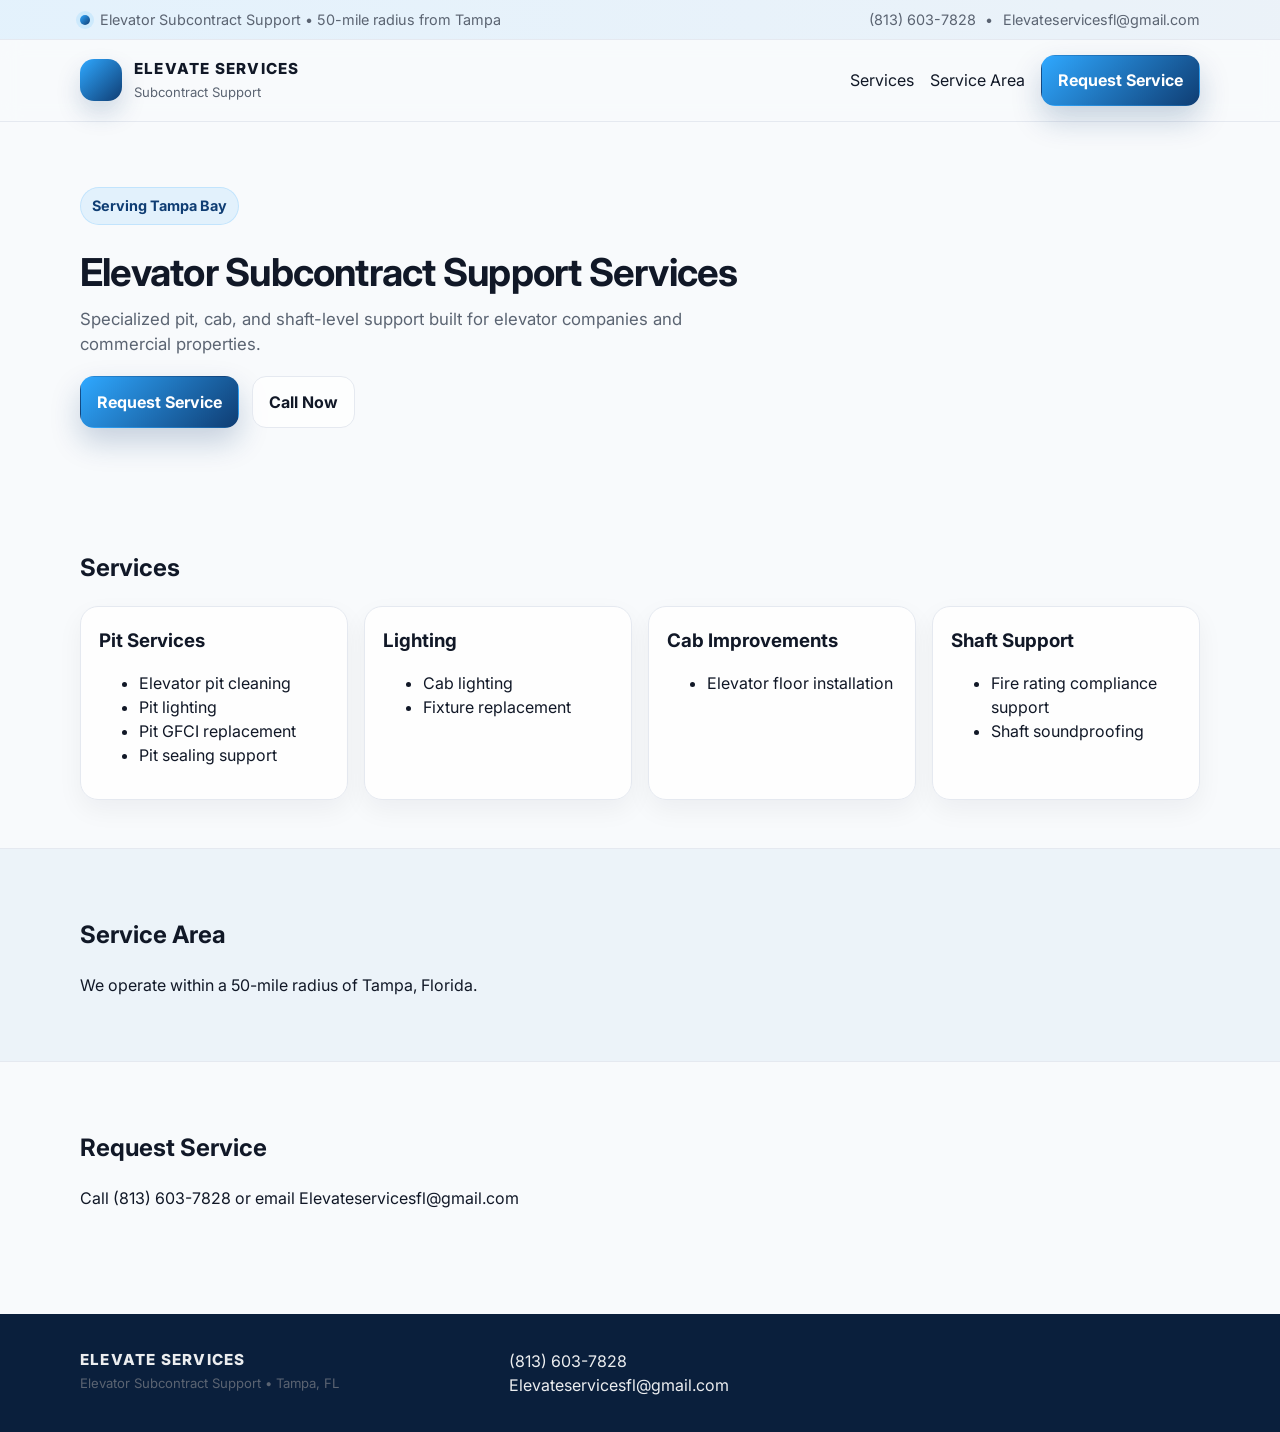
==== index.html @ c2513b8d "Update index.html" ====
<!doctype html>
<html lang="en">
<head>
  <meta charset="utf-8" />
  <meta name="viewport" content="width=device-width, initial-scale=1" />
  <title>Elevate Services | Elevator Subcontract Support | Tampa, FL</title>
  <meta name="description" content="Elevate Services provides elevator subcontract support within 50 miles of Tampa." />

  <link rel="preconnect" href="https://fonts.googleapis.com">
  <link href="https://fonts.googleapis.com/css2?family=Inter:wght@400;600;700;800&display=swap" rel="stylesheet">

  <link rel="stylesheet" href="styles.css" />
</head>

<body>

  <!-- Top Bar -->
  <div class="topbar">
    <div class="container topbar__inner">
      <div class="topbar__left">
        <span class="dot"></span>
        <span>Elevator Subcontract Support • 50-mile radius from Tampa</span>
      </div>
      <div class="topbar__right">
        <a href="tel:18136037828">(813) 603-7828</a>
        <span>•</span>
        <a href="mailto:Elevateservicesfl@gmail.com">Elevateservicesfl@gmail.com</a>
      </div>
    </div>
  </div>

  <!-- Header -->
  <header class="header">
    <div class="container header__inner">
      <div class="brand">
        <div class="brand__mark"></div>
        <div>
          <div class="brand__name">ELEVATE SERVICES</div>
          <div class="brand__tag">Subcontract Support</div>
        </div>
      </div>

      <nav class="nav">
        <a href="#services">Services</a>
        <a href="#area">Service Area</a>
        <a href="#contact" class="btn btn--primary">Request Service</a>
      </nav>
    </div>
  </header>

  <!-- Hero -->
  <section class="hero">
    <div class="container hero__inner">
      <div>
        <p class="pill">Serving Tampa Bay</p>
        <h1>Elevator Subcontract Support Services</h1>
        <p class="hero__sub">
          Specialized pit, cab, and shaft-level support built for elevator companies and commercial properties.
        </p>
        <div class="hero__actions">
          <a href="#contact" class="btn btn--primary">Request Service</a>
          <a href="tel:18136037828" class="btn btn--ghost">Call Now</a>
        </div>
      </div>
    </div>
  </section>

  <!-- Services -->
  <section class="section" id="services">
    <div class="container">
      <h2>Services</h2>

      <div class="cards">
        <div class="card">
          <h3>Pit Services</h3>
          <ul>
            <li>Elevator pit cleaning</li>
            <li>Pit lighting</li>
            <li>Pit GFCI replacement</li>
            <li>Pit sealing support</li>
          </ul>
        </div>

        <div class="card">
          <h3>Lighting</h3>
          <ul>
            <li>Cab lighting</li>
            <li>Fixture replacement</li>
          </ul>
        </div>

        <div class="card">
          <h3>Cab Improvements</h3>
          <ul>
            <li>Elevator floor installation</li>
          </ul>
        </div>

        <div class="card">
          <h3>Shaft Support</h3>
          <ul>
            <li>Fire rating compliance support</li>
            <li>Shaft soundproofing</li>
          </ul>
        </div>
      </div>
    </div>
  </section>

  <!-- Service Area -->
  <section class="section section--alt" id="area">
    <div class="container">
      <h2>Service Area</h2>
      <p>We operate within a 50-mile radius of Tampa, Florida.</p>
    </div>
  </section>

  <!-- Contact -->
  <section class="section" id="contact">
    <div class="container">
      <h2>Request Service</h2>
      <p>Call (813) 603-7828 or email Elevateservicesfl@gmail.com</p>
    </div>
  </section>

  <!-- Footer -->
  <footer class="footer">
    <div class="container footer__inner">
      <div>
        <div class="brand__name">ELEVATE SERVICES</div>
        <div class="brand__tag">Elevator Subcontract Support • Tampa, FL</div>
      </div>

      <div>
        <a href="tel:18136037828">(813) 603-7828</a><br>
        <a href="mailto:Elevateservicesfl@gmail.com">Elevateservicesfl@gmail.com</a>
      </div>
    </div>
  </footer>

</body>
</html>
---- styles.css ----
:root{
  --blue-100:#2FA8FF;
  --blue-200:#1E73BE;
  --blue-300:#0F3D73;
  --navy:#0A1F3C;

  --text:#111827;
  --muted:#5B6472;
  --bg:#F8FAFC;
  --panel:#FFFFFF;
  --border:#E5E9F0;

  --shadow: 0 10px 30px rgba(17,24,39,.08);
  --radius: 18px;

  --container: 1120px;
}

*{ box-sizing:border-box; }
html{ scroll-behavior:smooth; }
body{
  margin:0;
  font-family: Inter, system-ui, -apple-system, Segoe UI, Roboto, Arial, sans-serif;
  color:var(--text);
  background:var(--bg);
  line-height:1.5;
}
a{ color:inherit; text-decoration:none; }
img{ max-width:100%; display:block; }
.sr-only{
  position:absolute; width:1px; height:1px; padding:0; margin:-1px;
  overflow:hidden; clip:rect(0,0,0,0); border:0;
}

.container{
  width:min(var(--container), calc(100% - 2rem));
  margin-inline:auto;
}

/* Topbar */
.topbar{
  background: linear-gradient(90deg, rgba(47,168,255,.10), rgba(30,115,190,.06));
  border-bottom:1px solid var(--border);
  font-size:.9rem;
}
.topbar__inner{
  display:flex;
  align-items:center;
  justify-content:space-between;
  gap:1rem;
  padding:.55rem 0;
}
.topbar__left{ display:flex; align-items:center; gap:.6rem; color:var(--muted); }
.dot{
  width:10px; height:10px; border-radius:999px;
  background: linear-gradient(135deg, var(--blue-100), var(--blue-300));
  box-shadow:0 0 0 4px rgba(47,168,255,.12);
}
.topbar__right{ display:flex; align-items:center; gap:.6rem; color:var(--muted); }
.topbar__link:hover{ color:var(--text); }
.sep{ opacity:.5; }

/* Header */
.header{
  position:sticky;
  top:0;
  z-index:50;
  background: rgba(248,250,252,.82);
  backdrop-filter: blur(10px);
  border-bottom: 1px solid var(--border);
}
.header__inner{
  display:flex;
  align-items:center;
  justify-content:space-between;
  padding:.9rem 0;
  gap:1rem;
}
.brand{
  display:flex;
  align-items:center;
  gap:.75rem;
}
.brand__mark{
  width:42px; height:42px; border-radius:14px;
  background: linear-gradient(135deg, var(--blue-100), var(--blue-300));
  box-shadow: 0 12px 24px rgba(15,61,115,.18);
}
.brand__name{
  font-weight:800;
  letter-spacing:.08em;
  font-size:.95rem;
}
.brand__tag{
  font-size:.82rem;
  color:var(--muted);
  margin-top:2px;
}

/* Nav */
.nav{ display:flex; align-items:center; gap:1rem; }
.nav__toggle{
  display:none;
  border:1px solid var(--border);
  background:var(--panel);
  border-radius:14px;
  padding:.55rem .65rem;
  box-shadow: 0 6px 18px rgba(17,24,39,.06);
}
.nav__toggleLines{
  display:inline-block;
  width:22px; height:14px;
  background:
    linear-gradient(var(--text), var(--text)) 0 0/22px 2px no-repeat,
    linear-gradient(var(--text), var(--text)) 0 6px/22px 2px no-repeat,
    linear-gradient(var(--text), var(--text)) 0 12px/22px 2px no-repeat;
  opacity:.85;
}
.nav__menu{
  display:flex;
  align-items:center;
  gap:1.1rem;
}
.nav__link{
  font-weight:600;
  color:var(--muted);
  padding:.35rem .25rem;
}
.nav__link:hover{ color:var(--text); }
.nav__cta{ margin-left:.2rem; }

/* Buttons */
.btn{
  display:inline-flex;
  align-items:center;
  justify-content:center;
  gap:.5rem;
  border-radius: 14px;
  padding:.8rem 1rem;
  font-weight:700;
  border:1px solid transparent;
  transition: transform .12s ease, box-shadow .12s ease, background .12s ease, border-color .12s ease;
  cursor:pointer;
  user-select:none;
}
.btn:active{ transform: translateY(1px); }
.btn--primary{
  background: linear-gradient(135deg, var(--blue-100), var(--blue-300));
  color:white;
  box-shadow: 0 14px 30px rgba(15,61,115,.22);
}
.btn--primary:hover{ box-shadow: 0 18px 36px rgba(15,61,115,.28); }
.btn--ghost{
  background: rgba(255,255,255,.75);
  border-color: var(--border);
  color: var(--text);
}
.btn--ghost:hover{ border-color: rgba(47,168,255,.35); }
.btn--full{ width:100%; }

/* Hero */
.hero{
  position:relative;
  overflow:hidden;
}
.hero__inner{
  display:grid;
  grid-template-columns: 1.35fr .85fr;
  gap:1.5rem;
  padding: 3.2rem 0 2.2rem;
  align-items:start;
}
.hero__bg{ position:absolute; inset:0; pointer-events:none; }
.hero__shape{
  position:absolute;
  filter: blur(0px);
  opacity:.65;
}
.hero__shape--a{
  width:540px; height:540px;
  top:-280px; right:-280px;
  border-radius: 160px;
  background: radial-gradient(circle at 30% 30%, rgba(47,168,255,.26), rgba(30,115,190,.10) 55%, transparent 70%);
}
.hero__shape--b{
  width:520px; height:520px;
  bottom:-320px; left:-280px;
  border-radius: 180px;
  background: radial-gradient(circle at 60% 40%, rgba(15,61,115,.16), rgba(47,168,255,.10) 55%, transparent 70%);
}
.hero__shape--c{
  width:900px; height:260px;
  top:90px; left:50%;
  transform: translateX(-50%) rotate(-6deg);
  border-radius: 999px;
  background: linear-gradient(90deg, transparent, rgba(47,168,255,.10), transparent);
}

.pill{
  display:inline-flex;
  align-items:center;
  gap:.5rem;
  background: rgba(47,168,255,.10);
  border:1px solid rgba(47,168,255,.18);
  color: var(--blue-300);
  padding:.45rem .7rem;
  border-radius: 999px;
  font-weight:700;
  font-size:.9rem;
}
.hero h1{
  font-size: clamp(2.05rem, 3vw, 3rem);
  line-height:1.08;
  margin:.8rem 0 .8rem;
  letter-spacing:-.02em;
}
.hero__sub{
  color: var(--muted);
  font-size: 1.05rem;
  max-width: 56ch;
  margin:0 0 1.2rem;
}
.hero__actions{
  display:flex;
  gap:.8rem;
  flex-wrap:wrap;
  margin-bottom: 1.2rem;
}
.hero__trust{
  display:grid;
  grid-template-columns: repeat(3, 1fr);
  gap:.75rem;
  margin-top: 1rem;
}
.trustItem{
  background: rgba(255,255,255,.7);
  border:1px solid var(--border);
  border-radius: 16px;
  padding:.85rem .9rem;
  box-shadow: 0 10px 24px rgba(17,24,39,.05);
}
.trustItem__title{ display:block; font-weight:800; font-size:.95rem; }
.trustItem__desc{ display:block; color:var(--muted); font-size:.88rem; margin-top:.2rem; }

/* Hero Card */
.heroCard{
  background: rgba(255,255,255,.82);
  border: 1px solid var(--border);
  border-radius: var(--radius);
  box-shadow: var(--shadow);
  overflow:hidden;
  position:sticky;
  top:90px;
}
.heroCard__header{
  padding: 1.1rem 1.1rem .75rem;
  border-bottom: 1px solid var(--border);
  background: linear-gradient(135deg, rgba(47,168,255,.10), rgba(15,61,115,.06));
}
.heroCard__header h2{ margin:0; font-size:1.1rem; }
.heroCard__header p{ margin:.2rem 0 0; color:var(--muted); font-size:.92rem; }

.heroCard__body{ padding: 1rem 1.1rem 1.1rem; }
.miniAction{
  display:flex; justify-content:space-between; align-items:center;
  padding:.75rem .85rem;
  background: var(--panel);
  border:1px solid var(--border);
  border-radius: 14px;
  box-shadow: 0 8px 20px rgba(17,24,39,.05);
  margin-bottom:.65rem;
}
.miniAction:hover{ border-color: rgba(47,168,255,.35); }
.miniAction__label{ color:var(--muted); font-weight:700; font-size:.85rem; }
.miniAction__value{ font-weight:800; }
.heroCard__divider{ height:1px; background:var(--border); margin: .9rem 0; }

.checklist{
  margin:0 0 1rem;
  padding-left: 1.1rem;
  color: var(--muted);
}
.checklist li{ margin:.35rem 0; }
.checklist--tight li{ margin:.25rem 0; }

/* Sections */
.section{
  padding: 3rem 0;
}
.section--alt{
  background: rgba(30,115,190,.05);
  border-top:1px solid var(--border);
  border-bottom:1px solid var(--border);
}
.section__head{
  max-width: 78ch;
  margin-bottom: 1.6rem;
}
.section__head h2{
  font-size: 1.85rem;
  letter-spacing:-.02em;
  margin:0 0 .55rem;
}
.section__head p{
  margin:0;
  color: var(--muted);
}

/* Cards */
.cards{
  display:grid;
  grid-template-columns: repeat(4, 1fr);
  gap:1rem;
}
.card{
  background: rgba(255,255,255,.85);
  border:1px solid var(--border);
  border-radius: var(--radius);
  padding: 1.1rem 1.1rem 1rem;
  box-shadow: 0 10px 26px rgba(17,24,39,.05);
}
.card__bar{
  height:6px;
  width: 54px;
  border-radius: 999px;
  background: linear-gradient(135deg, var(--blue-100), var(--blue-300));
  margin-bottom: .85rem;
}
.card h3{ margin:.15rem 0 .5rem; }
.card p{ color:var(--muted); margin:0 0 .75rem; }
.card__list{
  margin:0;
  padding-left: 1.1rem;
  color: var(--muted);
}
.card__list li{ margin:.28rem 0; }

/* Note */
.note{
  margin-top: 1.2rem;
  border:1px solid rgba(47,168,255,.22);
  background: rgba(47,168,255,.08);
  border-radius: 16px;
  padding: .9rem 1rem;
  color: var(--muted);
}
.note--small{ font-size:.92rem; }

/* Steps */
.steps{
  display:grid;
  grid-template-columns: repeat(4, 1fr);
  gap:1rem;
}
.step{
  background: rgba(255,255,255,.85);
  border:1px solid var(--border);
  border-radius: var(--radius);
  padding: 1.1rem;
  box-shadow: 0 10px 26px rgba(17,24,39,.05);
  display:flex; gap:.85rem;
}
.step__num{
  width:38px; height:38px;
  border-radius: 14px;
  display:flex; align-items:center; justify-content:center;
  font-weight:900;
  color:white;
  background: linear-gradient(135deg, var(--blue-100), var(--blue-300));
  flex:0 0 auto;
}
.step h3{ margin:0 0 .35rem; font-size:1.05rem; }
.step p{ margin:0; color:var(--muted); font-size:.95rem; }

/* Area */
.areaGrid{
  display:grid;
  grid-template-columns: 1.2fr .8fr;
  gap:1rem;
}
.areaCard{
  background: rgba(255,255,255,.85);
  border:1px solid var(--border);
  border-radius: var(--radius);
  padding: 1.1rem;
  box-shadow: 0 10px 26px rgba(17,24,39,.05);
}
.areaCard--accent{
  background: linear-gradient(135deg, rgba(47,168,255,.14), rgba(15,61,115,.08));
}
.chips{ display:flex; flex-wrap:wrap; gap:.5rem; margin:.8rem 0 .6rem; }
.chip{
  padding:.38rem .6rem;
  border-radius: 999px;
  border:1px solid rgba(47,168,255,.22);
  background: rgba(255,255,255,.75);
  color: var(--blue-300);
  font-weight:700;
  font-size:.9rem;
}
.muted{ color:var(--muted); }

/* About */
.aboutGrid{
  display:grid;
  grid-template-columns: 1fr 1fr;
  gap:1rem;
}
.aboutCard{
  background: rgba(255,255,255,.85);
  border:1px solid var(--border);
  border-radius: var(--radius);
  padding: 1.1rem;
  box-shadow: 0 10px 26px rgba(17,24,39,.05);
}

/* Contact */
.contactGrid{
  display:grid;
  grid-template-columns: .95fr 1.05fr;
  gap:1rem;
  align-items:start;
}
.contactCard{
  background: rgba(255,255,255,.85);
  border:1px solid var(--border);
  border-radius: var(--radius);
  padding: 1.1rem;
  box-shadow: 0 10px 26px rgba(17,24,39,.05);
}
.contactLine{
  display:flex;
  justify-content:space-between;
  gap:1rem;
  padding:.7rem .75rem;
  border:1px solid var(--border);
  border-radius: 14px;
  background: rgba(255,255,255,.7);
  margin:.65rem 0;
}
.contactLine__label{ color:var(--muted); font-weight:700; }
.contactLine__value{ font-weight:800; }

/* Form */
.form{
  background: rgba(255,255,255,.85);
  border:1px solid var(--border);
  border-radius: var(--radius);
  padding: 1.1rem;
  box-shadow: 0 10px 26px rgba(17,24,39,.05);
}
.form__row{
  display:grid;
  grid-template-columns: 1fr 1fr;
  gap: .8rem;
}
.field{ margin-bottom:.8rem; }
label{
  display:block;
  font-weight:700;
  margin:0 0 .35rem;
  font-size:.95rem;
}
input, select, textarea{
  width:100%;
  padding:.85rem .85rem;
  border-radius: 14px;
  border:1px solid var(--border);
  background: rgba(255,255,255,.85);
  font: inherit;
  outline:none;
}
input:focus, select:focus, textarea:focus{
  border-color: rgba(47,168,255,.55);
  box-shadow: 0 0 0 4px rgba(47,168,255,.14);
}
textarea{ resize: vertical; }
.form__fineprint{
  color:var(--muted);
  font-size:.88rem;
  margin:.7rem 0 0;
}

/* Footer */
.footer{
  background: var(--navy);
  color: rgba(255,255,255,.92);
  margin-top: 2.5rem;
}
.footer__inner{
  display:grid;
  grid-template-columns: 1.1fr .8fr 1fr;
  gap:1rem;
  padding: 2.2rem 0;
}
.footer__brand{ display:flex; align-items:center; gap:.75rem; }
.footer .brand__mark{ box-shadow:none; }
.footer__name{ font-weight:900; letter-spacing:.08em; }
.footer__tag{ color: rgba(255,255,255,.72); margin-top:.2rem; font-size:.95rem; }

.footer__links{ display:grid; gap:.55rem; align-content:start; }
.footer__links a{ color: rgba(255,255,255,.78); font-weight:700; }
.footer__links a:hover{ color:white; }

.footer__contact{ display:grid; gap:.45rem; align-content:start; justify-items:start; }
.footer__contact a{ color: rgba(255,255,255,.85); font-weight:800; }
.footer__small{ color: rgba(255,255,255,.65); font-size:.9rem; margin-top:.3rem; }

.footer__bottom{
  border-top: 1px solid rgba(255,255,255,.10);
}
.footer__bottomInner{
  display:flex;
  align-items:center;
  justify-content:space-between;
  gap:1rem;
  padding: 1rem 0;
  color: rgba(255,255,255,.72);
  font-size:.92rem;
}
.toTop{ color: rgba(255,255,255,.80); font-weight:800; }
.toTop:hover{ color:white; }

/* Responsive */
@media (max-width: 980px){
  .hero__inner{ grid-template-columns: 1fr; }
  .heroCard{ position:relative; top:auto; }
  .hero__trust{ grid-template-columns: 1fr; }
  .cards{ grid-template-columns: 1fr 1fr; }
  .steps{ grid-template-columns: 1fr 1fr; }
  .areaGrid{ grid-template-columns: 1fr; }
  .aboutGrid{ grid-template-columns: 1fr; }
  .contactGrid{ grid-template-columns: 1fr; }
}

@media (max-width: 720px){
  .topbar__right{ display:none; }
  .nav__toggle{ display:inline-flex; }
  .nav__menu{
    display:none;
    position:absolute;
    right:1rem;
    top:64px;
    background: rgba(255,255,255,.92);
    border:1px solid var(--border);
    border-radius: 18px;
    box-shadow: var(--shadow);
    padding:.75rem;
    width: min(320px, calc(100vw - 2rem));
    flex-direction:column;
    align-items:stretch;
    gap:.45rem;
  }
  .nav__menu.is-open{ display:flex; }
  .nav__link{ padding:.7rem .75rem; border-radius: 14px; }
  .nav__link:hover{ background: rgba(47,168,255,.10); }
  .nav__cta{ width:100%; }
  .cards{ grid-template-columns: 1fr; }
  .steps{ grid-template-columns: 1fr; }
  .form__row{ grid-template-columns: 1fr; }
}
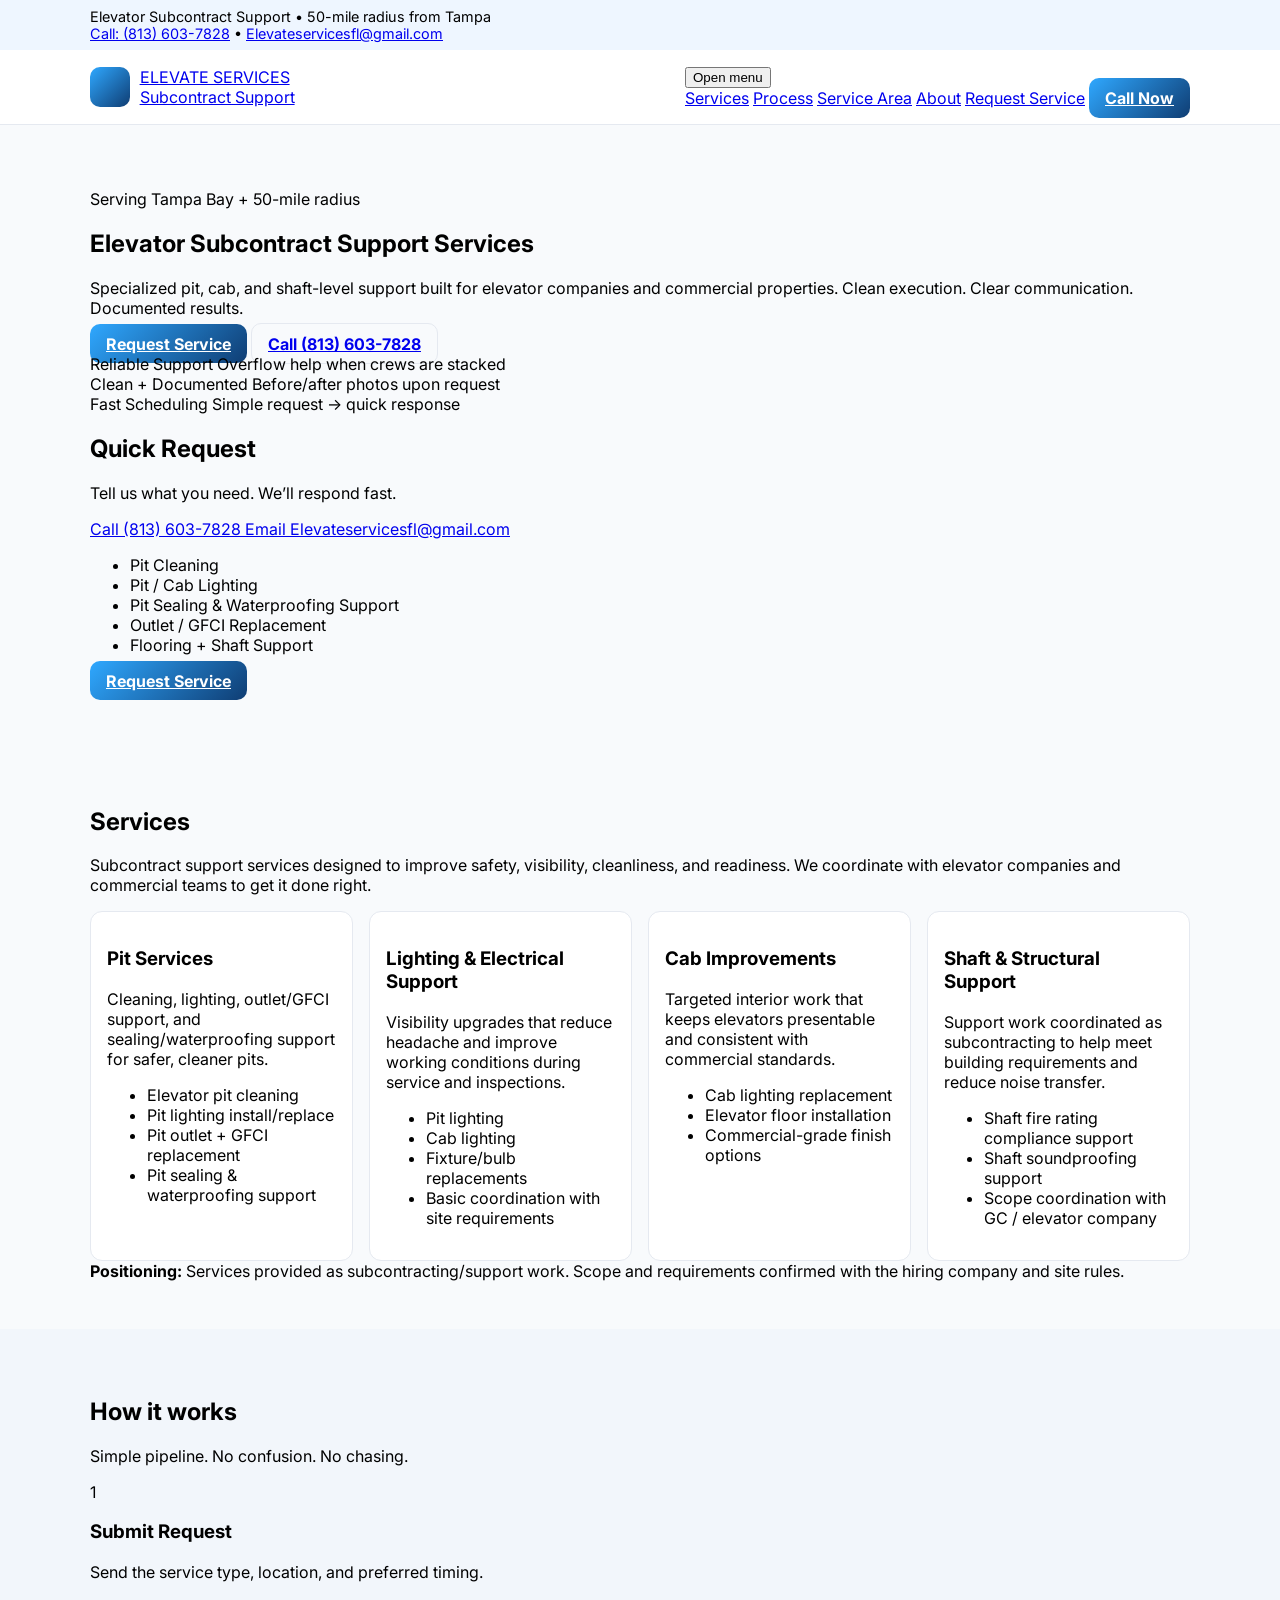
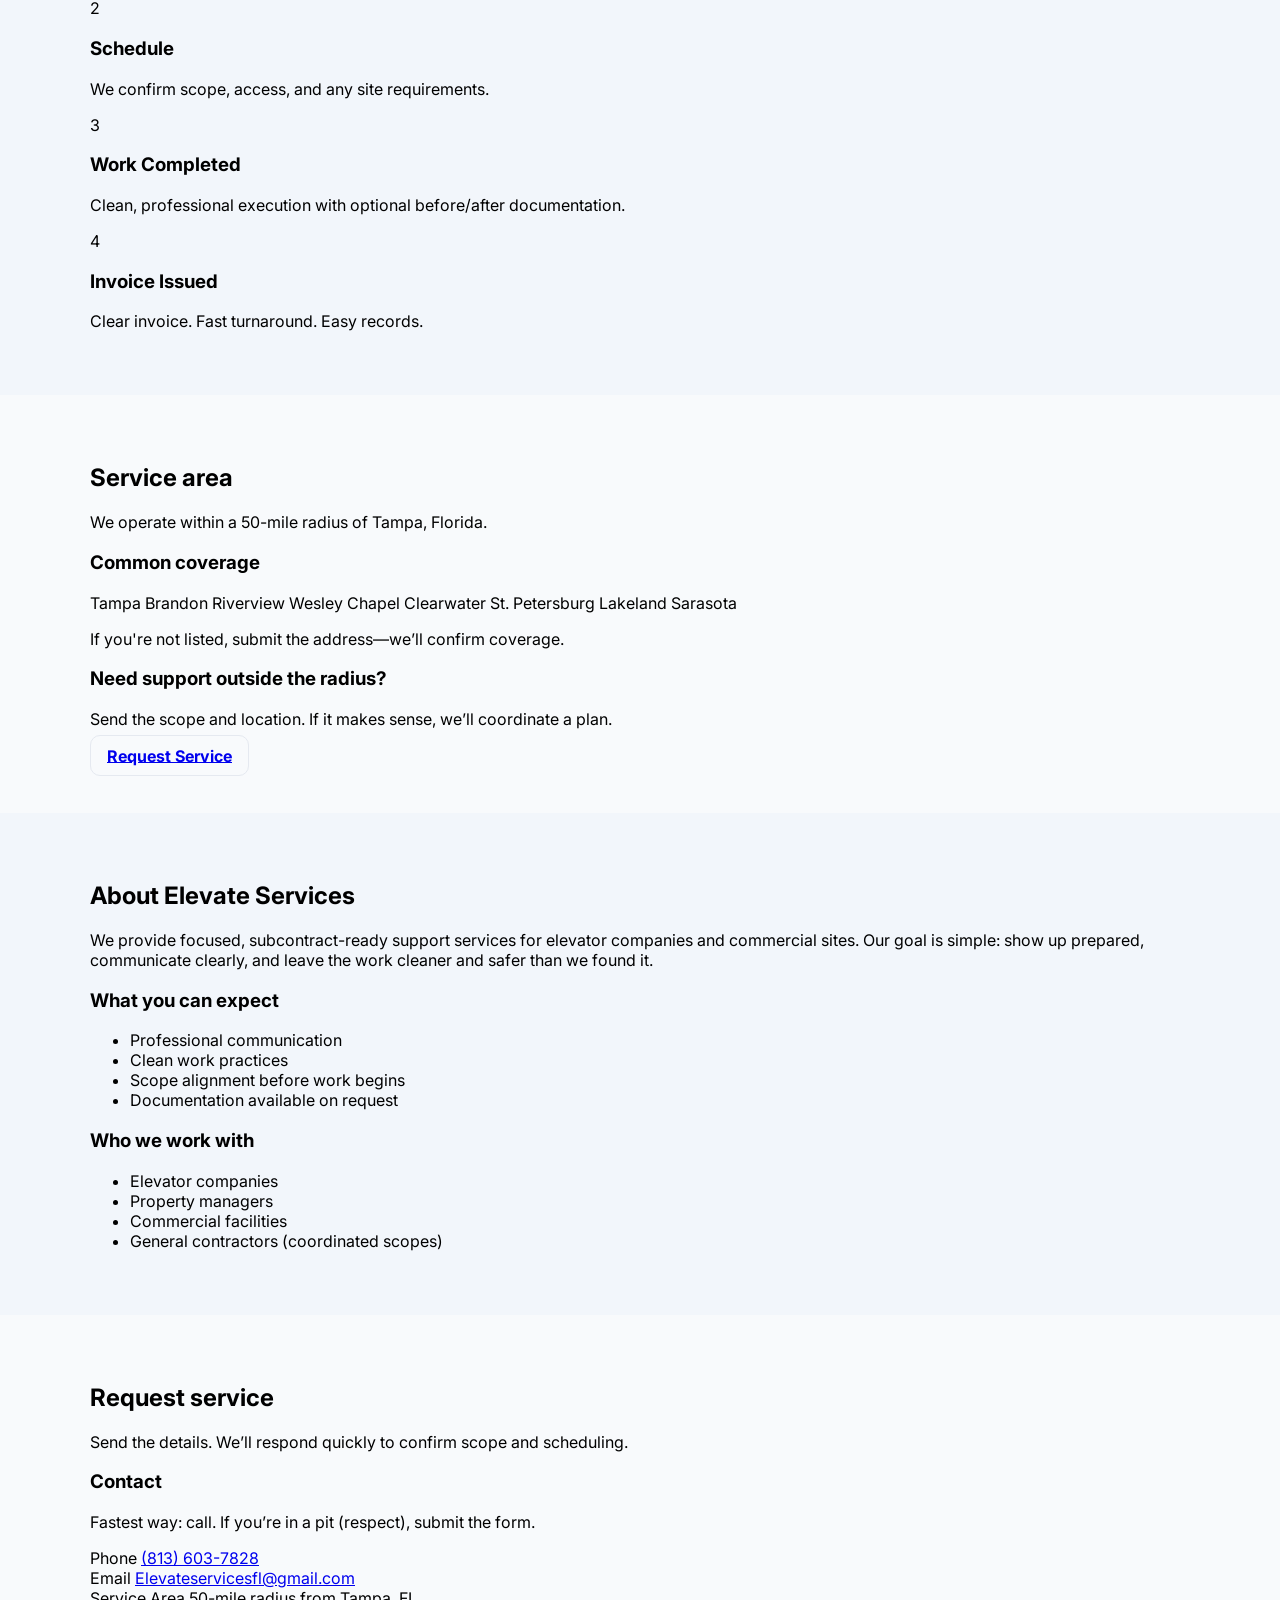
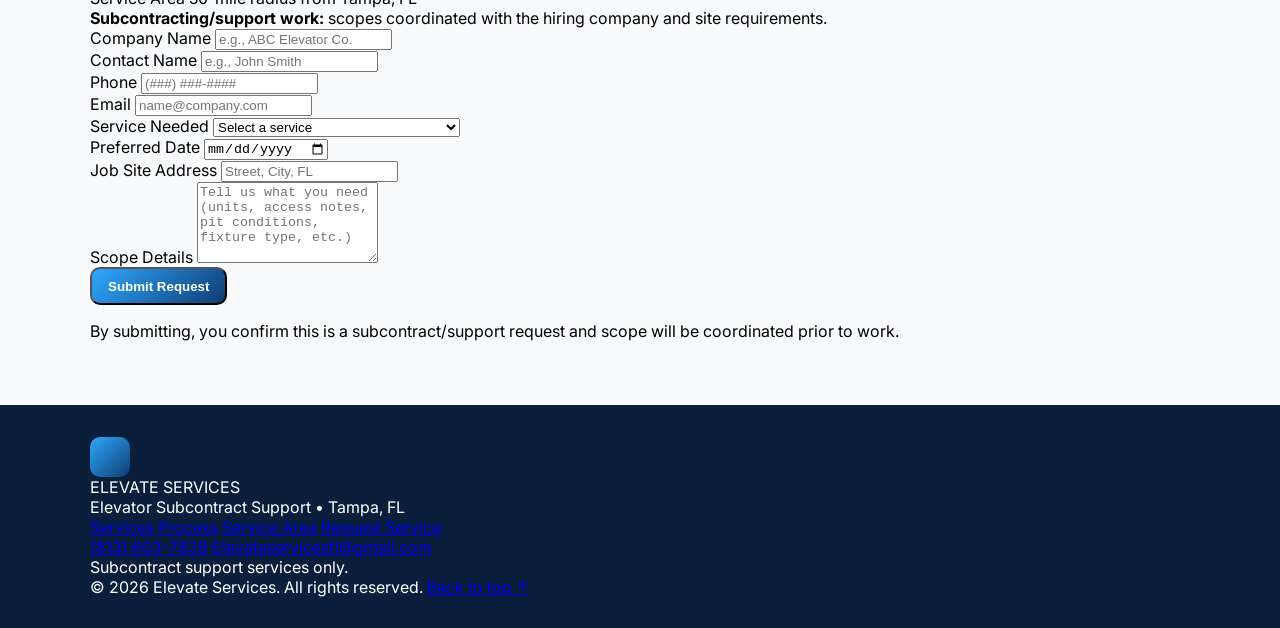
==== commit 5cd6a4e0: "Original code index.html" ====
--- a/index.html
+++ b/index.html
@@ -4,17 +4,23 @@
   <meta charset="utf-8" />
   <meta name="viewport" content="width=device-width, initial-scale=1" />
   <title>Elevate Services | Elevator Subcontract Support | Tampa, FL</title>
-  <meta name="description" content="Elevate Services provides elevator subcontract support within 50 miles of Tampa." />
+  <meta name="description" content="Elevate Services provides elevator subcontract support: pit cleaning, lighting, waterproofing support, outlets/GFCI replacements, cab lighting, elevator flooring, shaft fire rating compliance support, and soundproofing support within 50 miles of Tampa." />
+
+  <!-- Social preview (optional) -->
+  <meta property="og:title" content="Elevate Services | Elevator Subcontract Support" />
+  <meta property="og:description" content="Specialized pit, cab, and shaft-level subcontract support services within 50 miles of Tampa." />
+  <meta property="og:type" content="website" />
 
   <link rel="preconnect" href="https://fonts.googleapis.com">
-  <link href="https://fonts.googleapis.com/css2?family=Inter:wght@400;600;700;800&display=swap" rel="stylesheet">
+  <link rel="preconnect" href="https://fonts.gstatic.com" crossorigin>
+  <!-- Inter (clean modern) -->
+  <link href="https://fonts.googleapis.com/css2?family=Inter:wght@400;500;600;700;800&display=swap" rel="stylesheet">
 
   <link rel="stylesheet" href="styles.css" />
 </head>
 
 <body>
-
-  <!-- Top Bar -->
+  <!-- Top bar -->
   <div class="topbar">
     <div class="container topbar__inner">
       <div class="topbar__left">
@@ -22,121 +28,427 @@
         <span>Elevator Subcontract Support • 50-mile radius from Tampa</span>
       </div>
       <div class="topbar__right">
-        <a href="tel:18136037828">(813) 603-7828</a>
-        <span>•</span>
-        <a href="mailto:Elevateservicesfl@gmail.com">Elevateservicesfl@gmail.com</a>
+        <a class="topbar__link" href="tel:18136037828">Call: (813) 603-7828</a>
+        <span class="sep">•</span>
+        <a class="topbar__link" href="mailto:Elevateservicesfl@gmail.com">Elevateservicesfl@gmail.com</a>
       </div>
     </div>
   </div>
 
   <!-- Header -->
-  <header class="header">
+  <header class="header" id="top">
     <div class="container header__inner">
-      <div class="brand">
-        <div class="brand__mark"></div>
-        <div>
+      <a class="brand" href="#top" aria-label="Elevate Services Home">
+        <!-- Replace with your logo image later if you want -->
+        <div class="brand__mark" aria-hidden="true"></div>
+        <div class="brand__text">
           <div class="brand__name">ELEVATE SERVICES</div>
           <div class="brand__tag">Subcontract Support</div>
         </div>
-      </div>
-
-      <nav class="nav">
-        <a href="#services">Services</a>
-        <a href="#area">Service Area</a>
-        <a href="#contact" class="btn btn--primary">Request Service</a>
+      </a>
+
+      <nav class="nav" aria-label="Primary navigation">
+        <button class="nav__toggle" id="navToggle" aria-expanded="false" aria-controls="navMenu">
+          <span class="nav__toggleLines" aria-hidden="true"></span>
+          <span class="sr-only">Open menu</span>
+        </button>
+
+        <div class="nav__menu" id="navMenu">
+          <a class="nav__link" href="#services">Services</a>
+          <a class="nav__link" href="#process">Process</a>
+          <a class="nav__link" href="#area">Service Area</a>
+          <a class="nav__link" href="#about">About</a>
+          <a class="nav__link" href="#contact">Request Service</a>
+          <a class="btn btn--primary nav__cta" href="tel:18136037828">Call Now</a>
+        </div>
       </nav>
     </div>
   </header>
 
   <!-- Hero -->
-  <section class="hero">
-    <div class="container hero__inner">
-      <div>
-        <p class="pill">Serving Tampa Bay</p>
-        <h1>Elevator Subcontract Support Services</h1>
-        <p class="hero__sub">
-          Specialized pit, cab, and shaft-level support built for elevator companies and commercial properties.
-        </p>
-        <div class="hero__actions">
-          <a href="#contact" class="btn btn--primary">Request Service</a>
-          <a href="tel:18136037828" class="btn btn--ghost">Call Now</a>
-        </div>
-      </div>
-    </div>
-  </section>
-
-  <!-- Services -->
-  <section class="section" id="services">
-    <div class="container">
-      <h2>Services</h2>
-
-      <div class="cards">
-        <div class="card">
-          <h3>Pit Services</h3>
-          <ul>
-            <li>Elevator pit cleaning</li>
-            <li>Pit lighting</li>
-            <li>Pit GFCI replacement</li>
-            <li>Pit sealing support</li>
-          </ul>
-        </div>
-
-        <div class="card">
-          <h3>Lighting</h3>
-          <ul>
-            <li>Cab lighting</li>
-            <li>Fixture replacement</li>
-          </ul>
-        </div>
-
-        <div class="card">
-          <h3>Cab Improvements</h3>
-          <ul>
-            <li>Elevator floor installation</li>
-          </ul>
-        </div>
-
-        <div class="card">
-          <h3>Shaft Support</h3>
-          <ul>
-            <li>Fire rating compliance support</li>
-            <li>Shaft soundproofing</li>
-          </ul>
-        </div>
-      </div>
-    </div>
-  </section>
-
-  <!-- Service Area -->
-  <section class="section section--alt" id="area">
-    <div class="container">
-      <h2>Service Area</h2>
-      <p>We operate within a 50-mile radius of Tampa, Florida.</p>
-    </div>
-  </section>
-
-  <!-- Contact -->
-  <section class="section" id="contact">
-    <div class="container">
-      <h2>Request Service</h2>
-      <p>Call (813) 603-7828 or email Elevateservicesfl@gmail.com</p>
-    </div>
-  </section>
+  <main>
+    <section class="hero">
+      <div class="hero__bg" aria-hidden="true">
+        <div class="hero__shape hero__shape--a"></div>
+        <div class="hero__shape hero__shape--b"></div>
+        <div class="hero__shape hero__shape--c"></div>
+      </div>
+
+      <div class="container hero__inner">
+        <div class="hero__content">
+          <p class="pill">Serving Tampa Bay + 50-mile radius</p>
+          <h1>Elevator Subcontract Support Services</h1>
+          <p class="hero__sub">
+            Specialized pit, cab, and shaft-level support built for elevator companies and commercial properties.
+            Clean execution. Clear communication. Documented results.
+          </p>
+
+          <div class="hero__actions">
+            <a class="btn btn--primary" href="#contact">Request Service</a>
+            <a class="btn btn--ghost" href="tel:18136037828">Call (813) 603-7828</a>
+          </div>
+
+          <div class="hero__trust">
+            <div class="trustItem">
+              <span class="trustItem__title">Reliable Support</span>
+              <span class="trustItem__desc">Overflow help when crews are stacked</span>
+            </div>
+            <div class="trustItem">
+              <span class="trustItem__title">Clean + Documented</span>
+              <span class="trustItem__desc">Before/after photos upon request</span>
+            </div>
+            <div class="trustItem">
+              <span class="trustItem__title">Fast Scheduling</span>
+              <span class="trustItem__desc">Simple request → quick response</span>
+            </div>
+          </div>
+        </div>
+
+        <aside class="heroCard" aria-label="Quick contact">
+          <div class="heroCard__header">
+            <h2>Quick Request</h2>
+            <p>Tell us what you need. We’ll respond fast.</p>
+          </div>
+
+          <div class="heroCard__body">
+            <a class="miniAction" href="tel:18136037828">
+              <span class="miniAction__label">Call</span>
+              <span class="miniAction__value">(813) 603-7828</span>
+            </a>
+            <a class="miniAction" href="mailto:Elevateservicesfl@gmail.com">
+              <span class="miniAction__label">Email</span>
+              <span class="miniAction__value">Elevateservicesfl@gmail.com</span>
+            </a>
+
+            <div class="heroCard__divider"></div>
+
+            <ul class="checklist">
+              <li>Pit Cleaning</li>
+              <li>Pit / Cab Lighting</li>
+              <li>Pit Sealing & Waterproofing Support</li>
+              <li>Outlet / GFCI Replacement</li>
+              <li>Flooring + Shaft Support</li>
+            </ul>
+
+            <a class="btn btn--primary btn--full" href="#contact">Request Service</a>
+          </div>
+        </aside>
+      </div>
+    </section>
+
+    <!-- Services -->
+    <section class="section" id="services">
+      <div class="container">
+        <div class="section__head">
+          <h2>Services</h2>
+          <p>
+            Subcontract support services designed to improve safety, visibility, cleanliness, and readiness.
+            We coordinate with elevator companies and commercial teams to get it done right.
+          </p>
+        </div>
+
+        <div class="cards">
+          <article class="card">
+            <div class="card__bar"></div>
+            <h3>Pit Services</h3>
+            <p>Cleaning, lighting, outlet/GFCI support, and sealing/waterproofing support for safer, cleaner pits.</p>
+            <ul class="card__list">
+              <li>Elevator pit cleaning</li>
+              <li>Pit lighting install/replace</li>
+              <li>Pit outlet + GFCI replacement</li>
+              <li>Pit sealing & waterproofing support</li>
+            </ul>
+          </article>
+
+          <article class="card">
+            <div class="card__bar"></div>
+            <h3>Lighting & Electrical Support</h3>
+            <p>Visibility upgrades that reduce headache and improve working conditions during service and inspections.</p>
+            <ul class="card__list">
+              <li>Pit lighting</li>
+              <li>Cab lighting</li>
+              <li>Fixture/bulb replacements</li>
+              <li>Basic coordination with site requirements</li>
+            </ul>
+          </article>
+
+          <article class="card">
+            <div class="card__bar"></div>
+            <h3>Cab Improvements</h3>
+            <p>Targeted interior work that keeps elevators presentable and consistent with commercial standards.</p>
+            <ul class="card__list">
+              <li>Cab lighting replacement</li>
+              <li>Elevator floor installation</li>
+              <li>Commercial-grade finish options</li>
+            </ul>
+          </article>
+
+          <article class="card">
+            <div class="card__bar"></div>
+            <h3>Shaft & Structural Support</h3>
+            <p>Support work coordinated as subcontracting to help meet building requirements and reduce noise transfer.</p>
+            <ul class="card__list">
+              <li>Shaft fire rating compliance support</li>
+              <li>Shaft soundproofing support</li>
+              <li>Scope coordination with GC / elevator company</li>
+            </ul>
+          </article>
+        </div>
+
+        <div class="note">
+          <strong>Positioning:</strong> Services provided as subcontracting/support work. Scope and requirements confirmed with the hiring company and site rules.
+        </div>
+      </div>
+    </section>
+
+    <!-- Process -->
+    <section class="section section--alt" id="process">
+      <div class="container">
+        <div class="section__head">
+          <h2>How it works</h2>
+          <p>Simple pipeline. No confusion. No chasing.</p>
+        </div>
+
+        <div class="steps">
+          <div class="step">
+            <div class="step__num">1</div>
+            <div class="step__body">
+              <h3>Submit Request</h3>
+              <p>Send the service type, location, and preferred timing.</p>
+            </div>
+          </div>
+
+          <div class="step">
+            <div class="step__num">2</div>
+            <div class="step__body">
+              <h3>Schedule</h3>
+              <p>We confirm scope, access, and any site requirements.</p>
+            </div>
+          </div>
+
+          <div class="step">
+            <div class="step__num">3</div>
+            <div class="step__body">
+              <h3>Work Completed</h3>
+              <p>Clean, professional execution with optional before/after documentation.</p>
+            </div>
+          </div>
+
+          <div class="step">
+            <div class="step__num">4</div>
+            <div class="step__body">
+              <h3>Invoice Issued</h3>
+              <p>Clear invoice. Fast turnaround. Easy records.</p>
+            </div>
+          </div>
+        </div>
+      </div>
+    </section>
+
+    <!-- Service Area -->
+    <section class="section" id="area">
+      <div class="container">
+        <div class="section__head">
+          <h2>Service area</h2>
+          <p>We operate within a 50-mile radius of Tampa, Florida.</p>
+        </div>
+
+        <div class="areaGrid">
+          <div class="areaCard">
+            <h3>Common coverage</h3>
+            <div class="chips">
+              <span class="chip">Tampa</span>
+              <span class="chip">Brandon</span>
+              <span class="chip">Riverview</span>
+              <span class="chip">Wesley Chapel</span>
+              <span class="chip">Clearwater</span>
+              <span class="chip">St. Petersburg</span>
+              <span class="chip">Lakeland</span>
+              <span class="chip">Sarasota</span>
+            </div>
+            <p class="muted">If you're not listed, submit the address—we’ll confirm coverage.</p>
+          </div>
+
+          <div class="areaCard areaCard--accent">
+            <h3>Need support outside the radius?</h3>
+            <p>Send the scope and location. If it makes sense, we’ll coordinate a plan.</p>
+            <a class="btn btn--ghost btn--full" href="#contact">Request Service</a>
+          </div>
+        </div>
+      </div>
+    </section>
+
+    <!-- About -->
+    <section class="section section--alt" id="about">
+      <div class="container">
+        <div class="section__head">
+          <h2>About Elevate Services</h2>
+          <p>
+            We provide focused, subcontract-ready support services for elevator companies and commercial sites.
+            Our goal is simple: show up prepared, communicate clearly, and leave the work cleaner and safer than we found it.
+          </p>
+        </div>
+
+        <div class="aboutGrid">
+          <div class="aboutCard">
+            <h3>What you can expect</h3>
+            <ul class="checklist checklist--tight">
+              <li>Professional communication</li>
+              <li>Clean work practices</li>
+              <li>Scope alignment before work begins</li>
+              <li>Documentation available on request</li>
+            </ul>
+          </div>
+
+          <div class="aboutCard">
+            <h3>Who we work with</h3>
+            <ul class="checklist checklist--tight">
+              <li>Elevator companies</li>
+              <li>Property managers</li>
+              <li>Commercial facilities</li>
+              <li>General contractors (coordinated scopes)</li>
+            </ul>
+          </div>
+        </div>
+      </div>
+    </section>
+
+    <!-- Contact / Request Service -->
+    <section class="section" id="contact">
+      <div class="container">
+        <div class="section__head">
+          <h2>Request service</h2>
+          <p>Send the details. We’ll respond quickly to confirm scope and scheduling.</p>
+        </div>
+
+        <div class="contactGrid">
+          <div class="contactCard">
+            <h3>Contact</h3>
+            <p class="muted">Fastest way: call. If you’re in a pit (respect), submit the form.</p>
+
+            <div class="contactLine">
+              <span class="contactLine__label">Phone</span>
+              <a class="contactLine__value" href="tel:18136037828">(813) 603-7828</a>
+            </div>
+
+            <div class="contactLine">
+              <span class="contactLine__label">Email</span>
+              <a class="contactLine__value" href="mailto:Elevateservicesfl@gmail.com">Elevateservicesfl@gmail.com</a>
+            </div>
+
+            <div class="contactLine">
+              <span class="contactLine__label">Service Area</span>
+              <span class="contactLine__value">50-mile radius from Tampa, FL</span>
+            </div>
+
+            <div class="note note--small">
+              <strong>Subcontracting/support work:</strong> scopes coordinated with the hiring company and site requirements.
+            </div>
+          </div>
+
+          <form class="form" id="requestForm"
+            action="https://formspree.io/f/yourFormID"
+            method="POST">
+            <div class="form__row">
+              <div class="field">
+                <label for="company">Company Name</label>
+                <input id="company" name="Company Name" type="text" placeholder="e.g., ABC Elevator Co." required />
+              </div>
+              <div class="field">
+                <label for="contactName">Contact Name</label>
+                <input id="contactName" name="Contact Name" type="text" placeholder="e.g., John Smith" required />
+              </div>
+            </div>
+
+            <div class="form__row">
+              <div class="field">
+                <label for="phone">Phone</label>
+                <input id="phone" name="Phone" type="tel" placeholder="(###) ###-####" required />
+              </div>
+              <div class="field">
+                <label for="email">Email</label>
+                <input id="email" name="Email" type="email" placeholder="name@company.com" required />
+              </div>
+            </div>
+
+            <div class="form__row">
+              <div class="field">
+                <label for="service">Service Needed</label>
+                <select id="service" name="Service Needed" required>
+                  <option value="" selected disabled>Select a service</option>
+                  <option>Elevator Pit Cleaning</option>
+                  <option>Pit Lighting</option>
+                  <option>Cab Lighting</option>
+                  <option>Pit Sealing & Waterproofing Support</option>
+                  <option>Pit Outlet / GFCI Replacement</option>
+                  <option>Shaft Fire Rating Compliance Support</option>
+                  <option>Shaft Sound Proofing Support</option>
+                  <option>Elevator Floor Installation</option>
+                  <option>Other (describe below)</option>
+                </select>
+              </div>
+
+              <div class="field">
+                <label for="date">Preferred Date</label>
+                <input id="date" name="Preferred Date" type="date" />
+              </div>
+            </div>
+
+            <div class="field">
+              <label for="address">Job Site Address</label>
+              <input id="address" name="Job Site Address" type="text" placeholder="Street, City, FL" required />
+            </div>
+
+            <div class="field">
+              <label for="details">Scope Details</label>
+              <textarea id="details" name="Scope Details" rows="5" placeholder="Tell us what you need (units, access notes, pit conditions, fixture type, etc.)" required></textarea>
+            </div>
+
+            <input type="hidden" name="_subject" value="New Elevate Services Request" />
+
+            <button class="btn btn--primary btn--full" type="submit">Submit Request</button>
+            <p class="form__fineprint">
+              By submitting, you confirm this is a subcontract/support request and scope will be coordinated prior to work.
+            </p>
+          </form>
+        </div>
+      </div>
+    </section>
+  </main>
 
   <!-- Footer -->
   <footer class="footer">
     <div class="container footer__inner">
-      <div>
-        <div class="brand__name">ELEVATE SERVICES</div>
-        <div class="brand__tag">Elevator Subcontract Support • Tampa, FL</div>
-      </div>
-
-      <div>
-        <a href="tel:18136037828">(813) 603-7828</a><br>
+      <div class="footer__brand">
+        <div class="brand__mark" aria-hidden="true"></div>
+        <div>
+          <div class="footer__name">ELEVATE SERVICES</div>
+          <div class="footer__tag">Elevator Subcontract Support • Tampa, FL</div>
+        </div>
+      </div>
+
+      <div class="footer__links">
+        <a href="#services">Services</a>
+        <a href="#process">Process</a>
+        <a href="#area">Service Area</a>
+        <a href="#contact">Request Service</a>
+      </div>
+
+      <div class="footer__contact">
+        <a href="tel:18136037828">(813) 603-7828</a>
         <a href="mailto:Elevateservicesfl@gmail.com">Elevateservicesfl@gmail.com</a>
+        <div class="footer__small">Subcontract support services only.</div>
+      </div>
+    </div>
+
+    <div class="footer__bottom">
+      <div class="container footer__bottomInner">
+        <span>© <span id="year"></span> Elevate Services. All rights reserved.</span>
+        <a href="#top" class="toTop">Back to top ↑</a>
       </div>
     </div>
   </footer>
 
+  <script src="script.js"></script>
 </body>
 </html>
--- a/styles.css
+++ b/styles.css
@@ -1,561 +1,96 @@
 :root{
   --blue-100:#2FA8FF;
-  --blue-200:#1E73BE;
   --blue-300:#0F3D73;
   --navy:#0A1F3C;
-
-  --text:#111827;
-  --muted:#5B6472;
   --bg:#F8FAFC;
   --panel:#FFFFFF;
   --border:#E5E9F0;
-
-  --shadow: 0 10px 30px rgba(17,24,39,.08);
-  --radius: 18px;
-
-  --container: 1120px;
 }
 
-*{ box-sizing:border-box; }
-html{ scroll-behavior:smooth; }
 body{
   margin:0;
-  font-family: Inter, system-ui, -apple-system, Segoe UI, Roboto, Arial, sans-serif;
-  color:var(--text);
+  font-family:Inter, sans-serif;
   background:var(--bg);
-  line-height:1.5;
-}
-a{ color:inherit; text-decoration:none; }
-img{ max-width:100%; display:block; }
-.sr-only{
-  position:absolute; width:1px; height:1px; padding:0; margin:-1px;
-  overflow:hidden; clip:rect(0,0,0,0); border:0;
 }
 
 .container{
-  width:min(var(--container), calc(100% - 2rem));
-  margin-inline:auto;
+  width:min(1100px, 90%);
+  margin:auto;
 }
 
-/* Topbar */
 .topbar{
-  background: linear-gradient(90deg, rgba(47,168,255,.10), rgba(30,115,190,.06));
-  border-bottom:1px solid var(--border);
+  background:#eef6ff;
+  padding:.5rem 0;
   font-size:.9rem;
 }
-.topbar__inner{
-  display:flex;
-  align-items:center;
-  justify-content:space-between;
-  gap:1rem;
-  padding:.55rem 0;
+
+.header{
+  background:white;
+  border-bottom:1px solid var(--border);
 }
-.topbar__left{ display:flex; align-items:center; gap:.6rem; color:var(--muted); }
-.dot{
-  width:10px; height:10px; border-radius:999px;
-  background: linear-gradient(135deg, var(--blue-100), var(--blue-300));
-  box-shadow:0 0 0 4px rgba(47,168,255,.12);
-}
-.topbar__right{ display:flex; align-items:center; gap:.6rem; color:var(--muted); }
-.topbar__link:hover{ color:var(--text); }
-.sep{ opacity:.5; }
 
-/* Header */
-.header{
-  position:sticky;
-  top:0;
-  z-index:50;
-  background: rgba(248,250,252,.82);
-  backdrop-filter: blur(10px);
-  border-bottom: 1px solid var(--border);
-}
 .header__inner{
   display:flex;
+  justify-content:space-between;
   align-items:center;
-  justify-content:space-between;
-  padding:.9rem 0;
-  gap:1rem;
+  padding:1rem 0;
 }
+
 .brand{
   display:flex;
   align-items:center;
-  gap:.75rem;
-}
-.brand__mark{
-  width:42px; height:42px; border-radius:14px;
-  background: linear-gradient(135deg, var(--blue-100), var(--blue-300));
-  box-shadow: 0 12px 24px rgba(15,61,115,.18);
-}
-.brand__name{
-  font-weight:800;
-  letter-spacing:.08em;
-  font-size:.95rem;
-}
-.brand__tag{
-  font-size:.82rem;
-  color:var(--muted);
-  margin-top:2px;
+  gap:.6rem;
 }
 
-/* Nav */
-.nav{ display:flex; align-items:center; gap:1rem; }
-.nav__toggle{
-  display:none;
-  border:1px solid var(--border);
-  background:var(--panel);
-  border-radius:14px;
-  padding:.55rem .65rem;
-  box-shadow: 0 6px 18px rgba(17,24,39,.06);
-}
-.nav__toggleLines{
-  display:inline-block;
-  width:22px; height:14px;
-  background:
-    linear-gradient(var(--text), var(--text)) 0 0/22px 2px no-repeat,
-    linear-gradient(var(--text), var(--text)) 0 6px/22px 2px no-repeat,
-    linear-gradient(var(--text), var(--text)) 0 12px/22px 2px no-repeat;
-  opacity:.85;
-}
-.nav__menu{
-  display:flex;
-  align-items:center;
-  gap:1.1rem;
-}
-.nav__link{
-  font-weight:600;
-  color:var(--muted);
-  padding:.35rem .25rem;
-}
-.nav__link:hover{ color:var(--text); }
-.nav__cta{ margin-left:.2rem; }
-
-/* Buttons */
-.btn{
-  display:inline-flex;
-  align-items:center;
-  justify-content:center;
-  gap:.5rem;
-  border-radius: 14px;
-  padding:.8rem 1rem;
-  font-weight:700;
-  border:1px solid transparent;
-  transition: transform .12s ease, box-shadow .12s ease, background .12s ease, border-color .12s ease;
-  cursor:pointer;
-  user-select:none;
-}
-.btn:active{ transform: translateY(1px); }
-.btn--primary{
-  background: linear-gradient(135deg, var(--blue-100), var(--blue-300));
-  color:white;
-  box-shadow: 0 14px 30px rgba(15,61,115,.22);
-}
-.btn--primary:hover{ box-shadow: 0 18px 36px rgba(15,61,115,.28); }
-.btn--ghost{
-  background: rgba(255,255,255,.75);
-  border-color: var(--border);
-  color: var(--text);
-}
-.btn--ghost:hover{ border-color: rgba(47,168,255,.35); }
-.btn--full{ width:100%; }
-
-/* Hero */
-.hero{
-  position:relative;
-  overflow:hidden;
-}
-.hero__inner{
-  display:grid;
-  grid-template-columns: 1.35fr .85fr;
-  gap:1.5rem;
-  padding: 3.2rem 0 2.2rem;
-  align-items:start;
-}
-.hero__bg{ position:absolute; inset:0; pointer-events:none; }
-.hero__shape{
-  position:absolute;
-  filter: blur(0px);
-  opacity:.65;
-}
-.hero__shape--a{
-  width:540px; height:540px;
-  top:-280px; right:-280px;
-  border-radius: 160px;
-  background: radial-gradient(circle at 30% 30%, rgba(47,168,255,.26), rgba(30,115,190,.10) 55%, transparent 70%);
-}
-.hero__shape--b{
-  width:520px; height:520px;
-  bottom:-320px; left:-280px;
-  border-radius: 180px;
-  background: radial-gradient(circle at 60% 40%, rgba(15,61,115,.16), rgba(47,168,255,.10) 55%, transparent 70%);
-}
-.hero__shape--c{
-  width:900px; height:260px;
-  top:90px; left:50%;
-  transform: translateX(-50%) rotate(-6deg);
-  border-radius: 999px;
-  background: linear-gradient(90deg, transparent, rgba(47,168,255,.10), transparent);
+.brand__mark{
+  width:40px;
+  height:40px;
+  border-radius:10px;
+  background:linear-gradient(135deg,var(--blue-100),var(--blue-300));
 }
 
-.pill{
-  display:inline-flex;
-  align-items:center;
-  gap:.5rem;
-  background: rgba(47,168,255,.10);
-  border:1px solid rgba(47,168,255,.18);
-  color: var(--blue-300);
-  padding:.45rem .7rem;
-  border-radius: 999px;
+.btn{
+  padding:.6rem 1rem;
+  border-radius:10px;
   font-weight:700;
-  font-size:.9rem;
-}
-.hero h1{
-  font-size: clamp(2.05rem, 3vw, 3rem);
-  line-height:1.08;
-  margin:.8rem 0 .8rem;
-  letter-spacing:-.02em;
-}
-.hero__sub{
-  color: var(--muted);
-  font-size: 1.05rem;
-  max-width: 56ch;
-  margin:0 0 1.2rem;
-}
-.hero__actions{
-  display:flex;
-  gap:.8rem;
-  flex-wrap:wrap;
-  margin-bottom: 1.2rem;
-}
-.hero__trust{
-  display:grid;
-  grid-template-columns: repeat(3, 1fr);
-  gap:.75rem;
-  margin-top: 1rem;
-}
-.trustItem{
-  background: rgba(255,255,255,.7);
-  border:1px solid var(--border);
-  border-radius: 16px;
-  padding:.85rem .9rem;
-  box-shadow: 0 10px 24px rgba(17,24,39,.05);
-}
-.trustItem__title{ display:block; font-weight:800; font-size:.95rem; }
-.trustItem__desc{ display:block; color:var(--muted); font-size:.88rem; margin-top:.2rem; }
-
-/* Hero Card */
-.heroCard{
-  background: rgba(255,255,255,.82);
-  border: 1px solid var(--border);
-  border-radius: var(--radius);
-  box-shadow: var(--shadow);
-  overflow:hidden;
-  position:sticky;
-  top:90px;
-}
-.heroCard__header{
-  padding: 1.1rem 1.1rem .75rem;
-  border-bottom: 1px solid var(--border);
-  background: linear-gradient(135deg, rgba(47,168,255,.10), rgba(15,61,115,.06));
-}
-.heroCard__header h2{ margin:0; font-size:1.1rem; }
-.heroCard__header p{ margin:.2rem 0 0; color:var(--muted); font-size:.92rem; }
-
-.heroCard__body{ padding: 1rem 1.1rem 1.1rem; }
-.miniAction{
-  display:flex; justify-content:space-between; align-items:center;
-  padding:.75rem .85rem;
-  background: var(--panel);
-  border:1px solid var(--border);
-  border-radius: 14px;
-  box-shadow: 0 8px 20px rgba(17,24,39,.05);
-  margin-bottom:.65rem;
-}
-.miniAction:hover{ border-color: rgba(47,168,255,.35); }
-.miniAction__label{ color:var(--muted); font-weight:700; font-size:.85rem; }
-.miniAction__value{ font-weight:800; }
-.heroCard__divider{ height:1px; background:var(--border); margin: .9rem 0; }
-
-.checklist{
-  margin:0 0 1rem;
-  padding-left: 1.1rem;
-  color: var(--muted);
-}
-.checklist li{ margin:.35rem 0; }
-.checklist--tight li{ margin:.25rem 0; }
-
-/* Sections */
-.section{
-  padding: 3rem 0;
-}
-.section--alt{
-  background: rgba(30,115,190,.05);
-  border-top:1px solid var(--border);
-  border-bottom:1px solid var(--border);
-}
-.section__head{
-  max-width: 78ch;
-  margin-bottom: 1.6rem;
-}
-.section__head h2{
-  font-size: 1.85rem;
-  letter-spacing:-.02em;
-  margin:0 0 .55rem;
-}
-.section__head p{
-  margin:0;
-  color: var(--muted);
 }
 
-/* Cards */
+.btn--primary{
+  background:linear-gradient(135deg,var(--blue-100),var(--blue-300));
+  color:white;
+}
+
+.btn--ghost{
+  border:1px solid var(--border);
+}
+
+.hero{
+  padding:3rem 0;
+}
+
 .cards{
   display:grid;
-  grid-template-columns: repeat(4, 1fr);
+  grid-template-columns:repeat(auto-fit,minmax(220px,1fr));
   gap:1rem;
 }
+
 .card{
-  background: rgba(255,255,255,.85);
+  background:white;
+  padding:1rem;
+  border-radius:12px;
   border:1px solid var(--border);
-  border-radius: var(--radius);
-  padding: 1.1rem 1.1rem 1rem;
-  box-shadow: 0 10px 26px rgba(17,24,39,.05);
-}
-.card__bar{
-  height:6px;
-  width: 54px;
-  border-radius: 999px;
-  background: linear-gradient(135deg, var(--blue-100), var(--blue-300));
-  margin-bottom: .85rem;
-}
-.card h3{ margin:.15rem 0 .5rem; }
-.card p{ color:var(--muted); margin:0 0 .75rem; }
-.card__list{
-  margin:0;
-  padding-left: 1.1rem;
-  color: var(--muted);
-}
-.card__list li{ margin:.28rem 0; }
-
-/* Note */
-.note{
-  margin-top: 1.2rem;
-  border:1px solid rgba(47,168,255,.22);
-  background: rgba(47,168,255,.08);
-  border-radius: 16px;
-  padding: .9rem 1rem;
-  color: var(--muted);
-}
-.note--small{ font-size:.92rem; }
-
-/* Steps */
-.steps{
-  display:grid;
-  grid-template-columns: repeat(4, 1fr);
-  gap:1rem;
-}
-.step{
-  background: rgba(255,255,255,.85);
-  border:1px solid var(--border);
-  border-radius: var(--radius);
-  padding: 1.1rem;
-  box-shadow: 0 10px 26px rgba(17,24,39,.05);
-  display:flex; gap:.85rem;
-}
-.step__num{
-  width:38px; height:38px;
-  border-radius: 14px;
-  display:flex; align-items:center; justify-content:center;
-  font-weight:900;
-  color:white;
-  background: linear-gradient(135deg, var(--blue-100), var(--blue-300));
-  flex:0 0 auto;
-}
-.step h3{ margin:0 0 .35rem; font-size:1.05rem; }
-.step p{ margin:0; color:var(--muted); font-size:.95rem; }
-
-/* Area */
-.areaGrid{
-  display:grid;
-  grid-template-columns: 1.2fr .8fr;
-  gap:1rem;
-}
-.areaCard{
-  background: rgba(255,255,255,.85);
-  border:1px solid var(--border);
-  border-radius: var(--radius);
-  padding: 1.1rem;
-  box-shadow: 0 10px 26px rgba(17,24,39,.05);
-}
-.areaCard--accent{
-  background: linear-gradient(135deg, rgba(47,168,255,.14), rgba(15,61,115,.08));
-}
-.chips{ display:flex; flex-wrap:wrap; gap:.5rem; margin:.8rem 0 .6rem; }
-.chip{
-  padding:.38rem .6rem;
-  border-radius: 999px;
-  border:1px solid rgba(47,168,255,.22);
-  background: rgba(255,255,255,.75);
-  color: var(--blue-300);
-  font-weight:700;
-  font-size:.9rem;
-}
-.muted{ color:var(--muted); }
-
-/* About */
-.aboutGrid{
-  display:grid;
-  grid-template-columns: 1fr 1fr;
-  gap:1rem;
-}
-.aboutCard{
-  background: rgba(255,255,255,.85);
-  border:1px solid var(--border);
-  border-radius: var(--radius);
-  padding: 1.1rem;
-  box-shadow: 0 10px 26px rgba(17,24,39,.05);
 }
 
-/* Contact */
-.contactGrid{
-  display:grid;
-  grid-template-columns: .95fr 1.05fr;
-  gap:1rem;
-  align-items:start;
-}
-.contactCard{
-  background: rgba(255,255,255,.85);
-  border:1px solid var(--border);
-  border-radius: var(--radius);
-  padding: 1.1rem;
-  box-shadow: 0 10px 26px rgba(17,24,39,.05);
-}
-.contactLine{
-  display:flex;
-  justify-content:space-between;
-  gap:1rem;
-  padding:.7rem .75rem;
-  border:1px solid var(--border);
-  border-radius: 14px;
-  background: rgba(255,255,255,.7);
-  margin:.65rem 0;
-}
-.contactLine__label{ color:var(--muted); font-weight:700; }
-.contactLine__value{ font-weight:800; }
-
-/* Form */
-.form{
-  background: rgba(255,255,255,.85);
-  border:1px solid var(--border);
-  border-radius: var(--radius);
-  padding: 1.1rem;
-  box-shadow: 0 10px 26px rgba(17,24,39,.05);
-}
-.form__row{
-  display:grid;
-  grid-template-columns: 1fr 1fr;
-  gap: .8rem;
-}
-.field{ margin-bottom:.8rem; }
-label{
-  display:block;
-  font-weight:700;
-  margin:0 0 .35rem;
-  font-size:.95rem;
-}
-input, select, textarea{
-  width:100%;
-  padding:.85rem .85rem;
-  border-radius: 14px;
-  border:1px solid var(--border);
-  background: rgba(255,255,255,.85);
-  font: inherit;
-  outline:none;
-}
-input:focus, select:focus, textarea:focus{
-  border-color: rgba(47,168,255,.55);
-  box-shadow: 0 0 0 4px rgba(47,168,255,.14);
-}
-textarea{ resize: vertical; }
-.form__fineprint{
-  color:var(--muted);
-  font-size:.88rem;
-  margin:.7rem 0 0;
+.section{
+  padding:3rem 0;
 }
 
-/* Footer */
-.footer{
-  background: var(--navy);
-  color: rgba(255,255,255,.92);
-  margin-top: 2.5rem;
-}
-.footer__inner{
-  display:grid;
-  grid-template-columns: 1.1fr .8fr 1fr;
-  gap:1rem;
-  padding: 2.2rem 0;
-}
-.footer__brand{ display:flex; align-items:center; gap:.75rem; }
-.footer .brand__mark{ box-shadow:none; }
-.footer__name{ font-weight:900; letter-spacing:.08em; }
-.footer__tag{ color: rgba(255,255,255,.72); margin-top:.2rem; font-size:.95rem; }
-
-.footer__links{ display:grid; gap:.55rem; align-content:start; }
-.footer__links a{ color: rgba(255,255,255,.78); font-weight:700; }
-.footer__links a:hover{ color:white; }
-
-.footer__contact{ display:grid; gap:.45rem; align-content:start; justify-items:start; }
-.footer__contact a{ color: rgba(255,255,255,.85); font-weight:800; }
-.footer__small{ color: rgba(255,255,255,.65); font-size:.9rem; margin-top:.3rem; }
-
-.footer__bottom{
-  border-top: 1px solid rgba(255,255,255,.10);
-}
-.footer__bottomInner{
-  display:flex;
-  align-items:center;
-  justify-content:space-between;
-  gap:1rem;
-  padding: 1rem 0;
-  color: rgba(255,255,255,.72);
-  font-size:.92rem;
-}
-.toTop{ color: rgba(255,255,255,.80); font-weight:800; }
-.toTop:hover{ color:white; }
-
-/* Responsive */
-@media (max-width: 980px){
-  .hero__inner{ grid-template-columns: 1fr; }
-  .heroCard{ position:relative; top:auto; }
-  .hero__trust{ grid-template-columns: 1fr; }
-  .cards{ grid-template-columns: 1fr 1fr; }
-  .steps{ grid-template-columns: 1fr 1fr; }
-  .areaGrid{ grid-template-columns: 1fr; }
-  .aboutGrid{ grid-template-columns: 1fr; }
-  .contactGrid{ grid-template-columns: 1fr; }
+.section--alt{
+  background:#f2f6fb;
 }
 
-@media (max-width: 720px){
-  .topbar__right{ display:none; }
-  .nav__toggle{ display:inline-flex; }
-  .nav__menu{
-    display:none;
-    position:absolute;
-    right:1rem;
-    top:64px;
-    background: rgba(255,255,255,.92);
-    border:1px solid var(--border);
-    border-radius: 18px;
-    box-shadow: var(--shadow);
-    padding:.75rem;
-    width: min(320px, calc(100vw - 2rem));
-    flex-direction:column;
-    align-items:stretch;
-    gap:.45rem;
-  }
-  .nav__menu.is-open{ display:flex; }
-  .nav__link{ padding:.7rem .75rem; border-radius: 14px; }
-  .nav__link:hover{ background: rgba(47,168,255,.10); }
-  .nav__cta{ width:100%; }
-  .cards{ grid-template-columns: 1fr; }
-  .steps{ grid-template-columns: 1fr; }
-  .form__row{ grid-template-columns: 1fr; }
+.footer{
+  background:var(--navy);
+  color:white;
+  padding:2rem 0;
 }
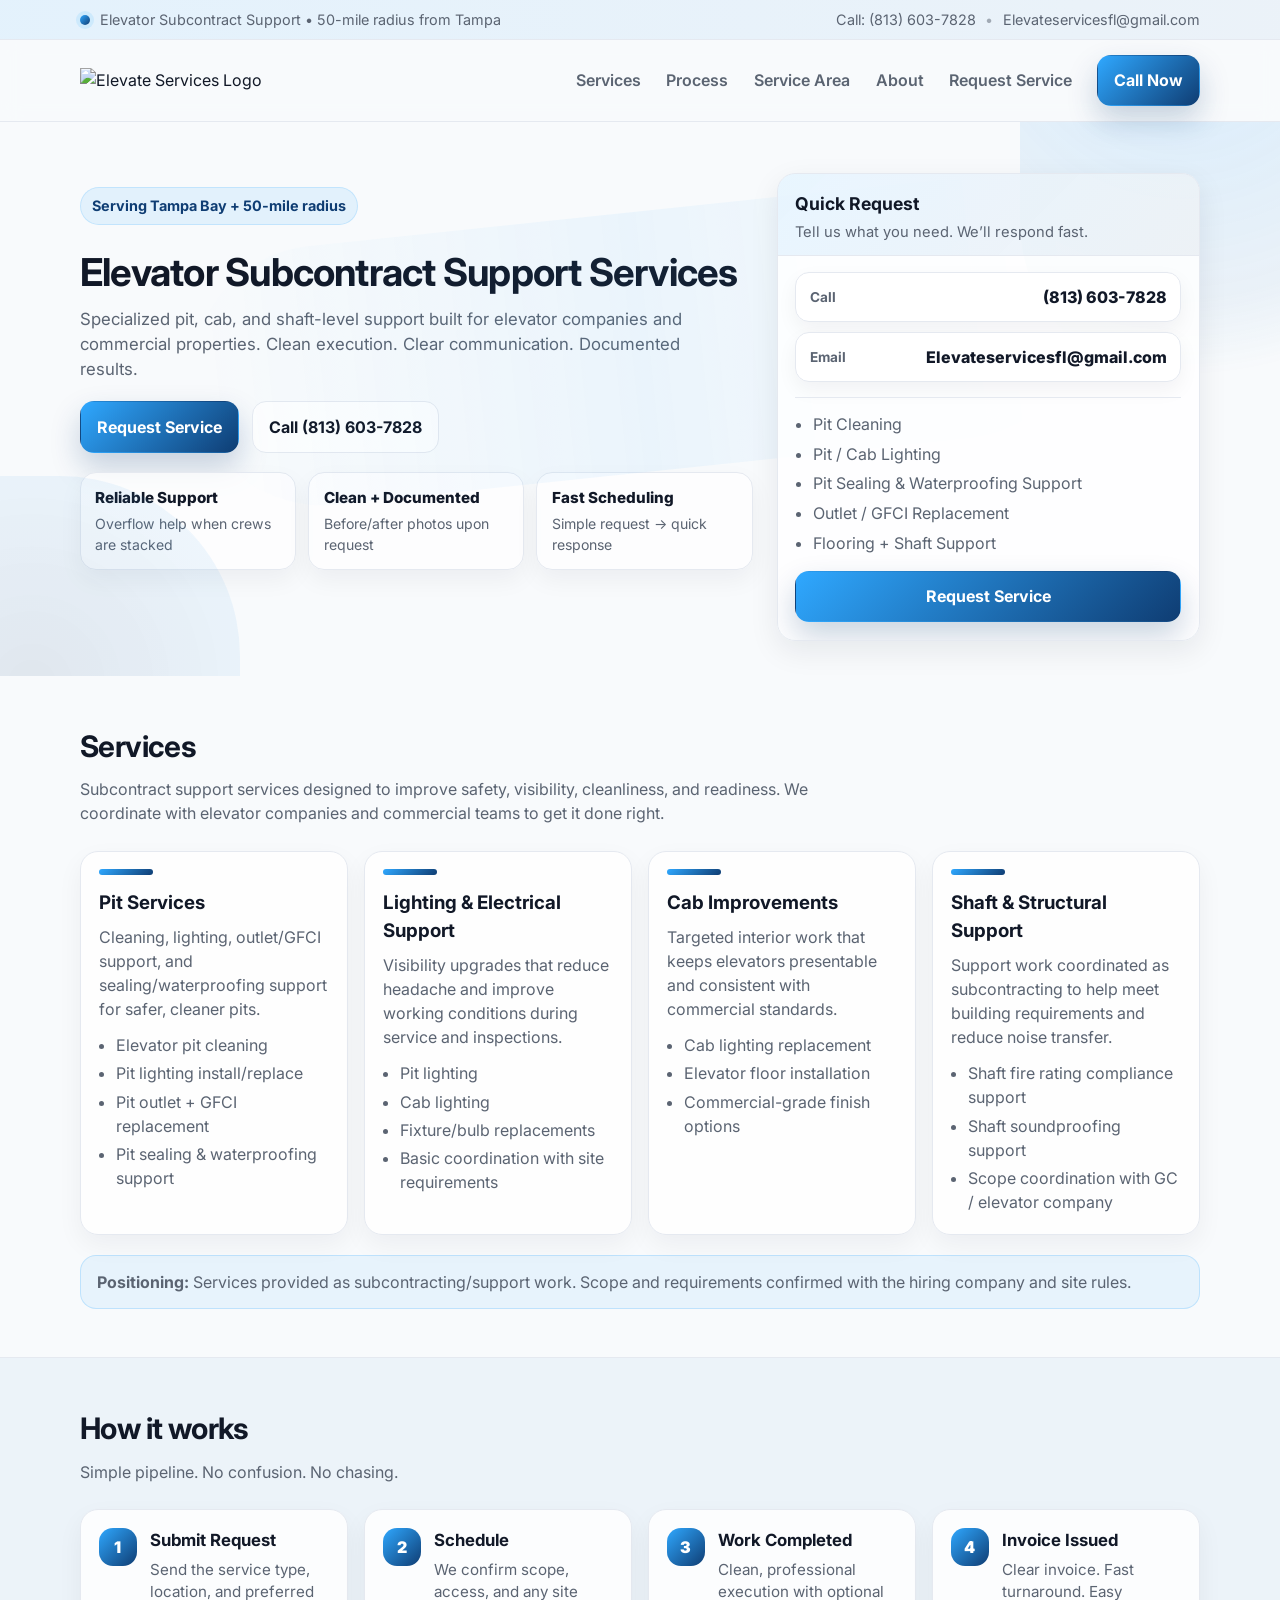
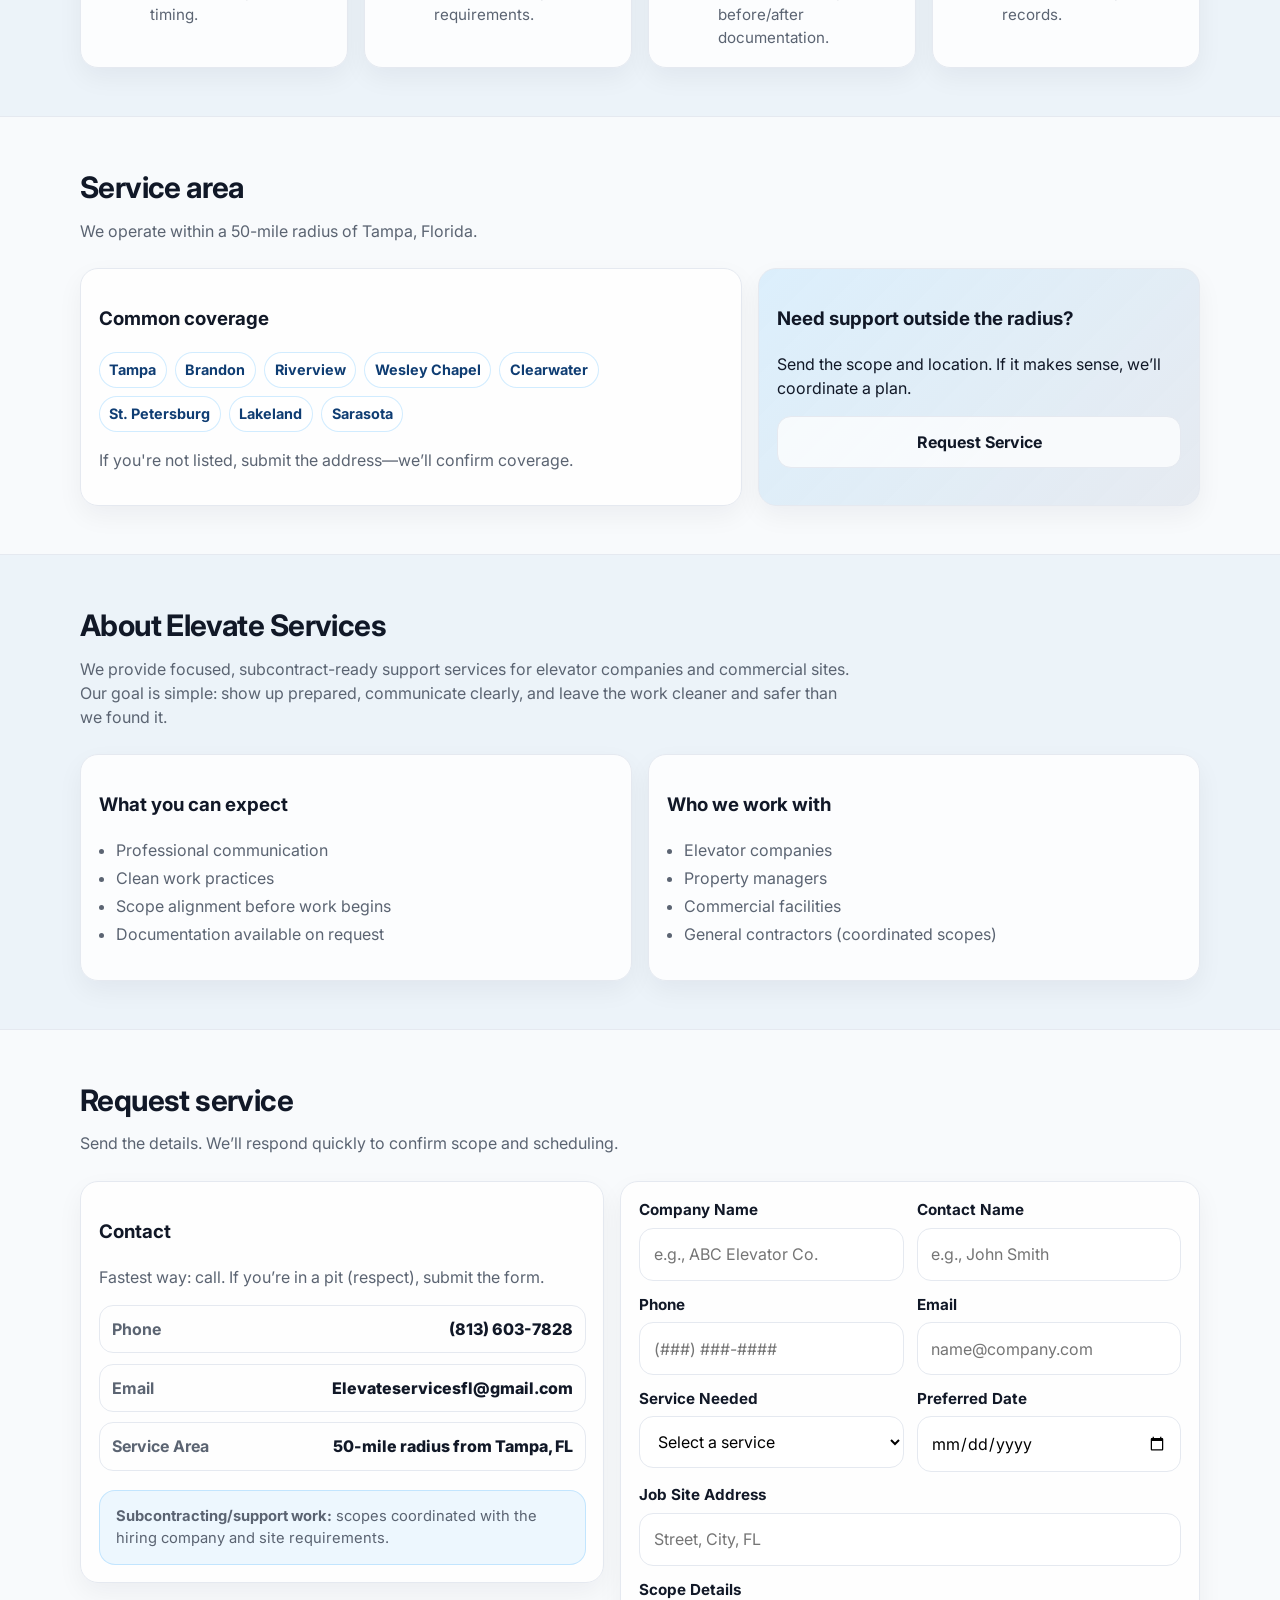
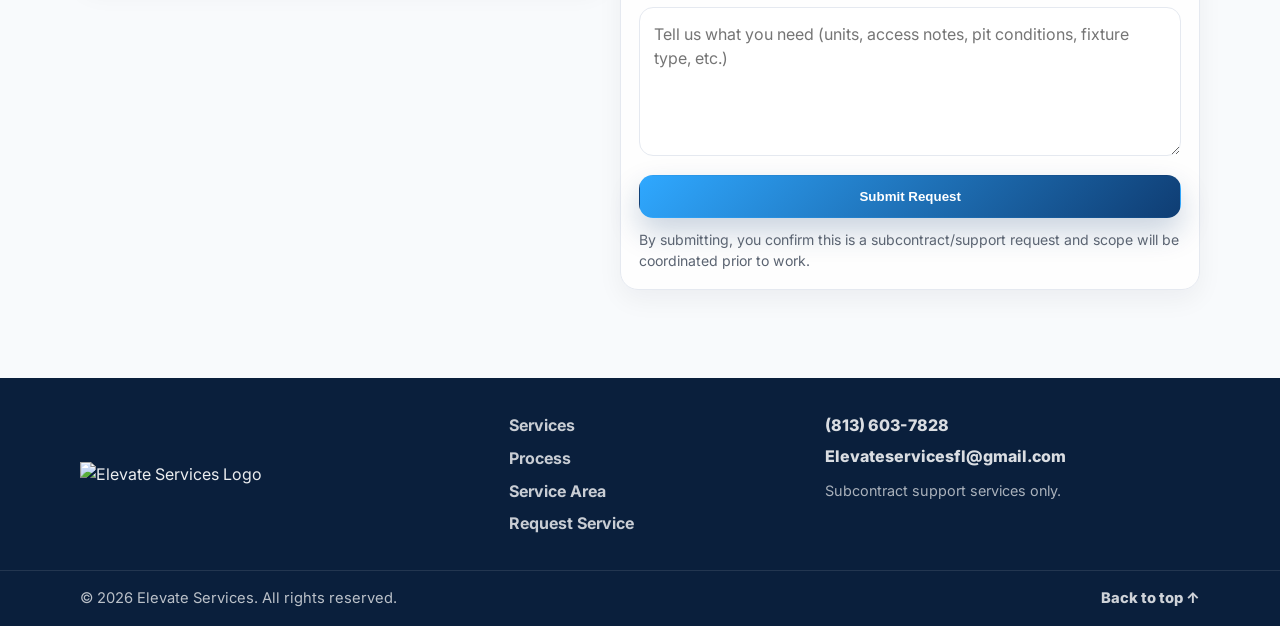
==== commit 6ef025dc: "Updated index.html" ====
--- a/index.html
+++ b/index.html
@@ -40,11 +40,7 @@
     <div class="container header__inner">
       <a class="brand" href="#top" aria-label="Elevate Services Home">
         <!-- Replace with your logo image later if you want -->
-        <div class="brand__mark" aria-hidden="true"></div>
-        <div class="brand__text">
-          <div class="brand__name">ELEVATE SERVICES</div>
-          <div class="brand__tag">Subcontract Support</div>
-        </div>
+       <img src="./Logo.png" alt="Elevate Services Logo" class="brand__logo">
       </a>
 
       <nav class="nav" aria-label="Primary navigation">
@@ -420,11 +416,7 @@
   <footer class="footer">
     <div class="container footer__inner">
       <div class="footer__brand">
-        <div class="brand__mark" aria-hidden="true"></div>
-        <div>
-          <div class="footer__name">ELEVATE SERVICES</div>
-          <div class="footer__tag">Elevator Subcontract Support • Tampa, FL</div>
-        </div>
+        <img src="./Logo.png" alt="Elevate Services Logo" class="brand__logo footer__logo">
       </div>
 
       <div class="footer__links">
--- a/styles.css
+++ b/styles.css
@@ -1,96 +1,561 @@
 :root{
   --blue-100:#2FA8FF;
+  --blue-200:#1E73BE;
   --blue-300:#0F3D73;
   --navy:#0A1F3C;
+
+  --text:#111827;
+  --muted:#5B6472;
   --bg:#F8FAFC;
   --panel:#FFFFFF;
   --border:#E5E9F0;
-}
-
+
+  --shadow: 0 10px 30px rgba(17,24,39,.08);
+  --radius: 18px;
+
+  --container: 1120px;
+}
+
+*{ box-sizing:border-box; }
+html{ scroll-behavior:smooth; }
 body{
   margin:0;
-  font-family:Inter, sans-serif;
+  font-family: Inter, system-ui, -apple-system, Segoe UI, Roboto, Arial, sans-serif;
+  color:var(--text);
   background:var(--bg);
+  line-height:1.5;
+}
+a{ color:inherit; text-decoration:none; }
+img{ max-width:100%; display:block; }
+.sr-only{
+  position:absolute; width:1px; height:1px; padding:0; margin:-1px;
+  overflow:hidden; clip:rect(0,0,0,0); border:0;
 }
 
 .container{
-  width:min(1100px, 90%);
-  margin:auto;
-}
-
+  width:min(var(--container), calc(100% - 2rem));
+  margin-inline:auto;
+}
+
+/* Topbar */
 .topbar{
-  background:#eef6ff;
-  padding:.5rem 0;
+  background: linear-gradient(90deg, rgba(47,168,255,.10), rgba(30,115,190,.06));
+  border-bottom:1px solid var(--border);
   font-size:.9rem;
 }
-
+.topbar__inner{
+  display:flex;
+  align-items:center;
+  justify-content:space-between;
+  gap:1rem;
+  padding:.55rem 0;
+}
+.topbar__left{ display:flex; align-items:center; gap:.6rem; color:var(--muted); }
+.dot{
+  width:10px; height:10px; border-radius:999px;
+  background: linear-gradient(135deg, var(--blue-100), var(--blue-300));
+  box-shadow:0 0 0 4px rgba(47,168,255,.12);
+}
+.topbar__right{ display:flex; align-items:center; gap:.6rem; color:var(--muted); }
+.topbar__link:hover{ color:var(--text); }
+.sep{ opacity:.5; }
+
+/* Header */
 .header{
-  background:white;
+  position:sticky;
+  top:0;
+  z-index:50;
+  background: rgba(248,250,252,.82);
+  backdrop-filter: blur(10px);
+  border-bottom: 1px solid var(--border);
+}
+.header__inner{
+  display:flex;
+  align-items:center;
+  justify-content:space-between;
+  padding:.9rem 0;
+  gap:1rem;
+}
+.brand{
+  display:flex;
+  align-items:center;
+  gap:.75rem;
+}
+.brand__mark{
+  width:42px; height:42px; border-radius:14px;
+  background: linear-gradient(135deg, var(--blue-100), var(--blue-300));
+  box-shadow: 0 12px 24px rgba(15,61,115,.18);
+}
+.brand__name{
+  font-weight:800;
+  letter-spacing:.08em;
+  font-size:.95rem;
+}
+.brand__tag{
+  font-size:.82rem;
+  color:var(--muted);
+  margin-top:2px;
+}
+
+/* Nav */
+.nav{ display:flex; align-items:center; gap:1rem; }
+.nav__toggle{
+  display:none;
+  border:1px solid var(--border);
+  background:var(--panel);
+  border-radius:14px;
+  padding:.55rem .65rem;
+  box-shadow: 0 6px 18px rgba(17,24,39,.06);
+}
+.nav__toggleLines{
+  display:inline-block;
+  width:22px; height:14px;
+  background:
+    linear-gradient(var(--text), var(--text)) 0 0/22px 2px no-repeat,
+    linear-gradient(var(--text), var(--text)) 0 6px/22px 2px no-repeat,
+    linear-gradient(var(--text), var(--text)) 0 12px/22px 2px no-repeat;
+  opacity:.85;
+}
+.nav__menu{
+  display:flex;
+  align-items:center;
+  gap:1.1rem;
+}
+.nav__link{
+  font-weight:600;
+  color:var(--muted);
+  padding:.35rem .25rem;
+}
+.nav__link:hover{ color:var(--text); }
+.nav__cta{ margin-left:.2rem; }
+
+/* Buttons */
+.btn{
+  display:inline-flex;
+  align-items:center;
+  justify-content:center;
+  gap:.5rem;
+  border-radius: 14px;
+  padding:.8rem 1rem;
+  font-weight:700;
+  border:1px solid transparent;
+  transition: transform .12s ease, box-shadow .12s ease, background .12s ease, border-color .12s ease;
+  cursor:pointer;
+  user-select:none;
+}
+.btn:active{ transform: translateY(1px); }
+.btn--primary{
+  background: linear-gradient(135deg, var(--blue-100), var(--blue-300));
+  color:white;
+  box-shadow: 0 14px 30px rgba(15,61,115,.22);
+}
+.btn--primary:hover{ box-shadow: 0 18px 36px rgba(15,61,115,.28); }
+.btn--ghost{
+  background: rgba(255,255,255,.75);
+  border-color: var(--border);
+  color: var(--text);
+}
+.btn--ghost:hover{ border-color: rgba(47,168,255,.35); }
+.btn--full{ width:100%; }
+
+/* Hero */
+.hero{
+  position:relative;
+  overflow:hidden;
+}
+.hero__inner{
+  display:grid;
+  grid-template-columns: 1.35fr .85fr;
+  gap:1.5rem;
+  padding: 3.2rem 0 2.2rem;
+  align-items:start;
+}
+.hero__bg{ position:absolute; inset:0; pointer-events:none; }
+.hero__shape{
+  position:absolute;
+  filter: blur(0px);
+  opacity:.65;
+}
+.hero__shape--a{
+  width:540px; height:540px;
+  top:-280px; right:-280px;
+  border-radius: 160px;
+  background: radial-gradient(circle at 30% 30%, rgba(47,168,255,.26), rgba(30,115,190,.10) 55%, transparent 70%);
+}
+.hero__shape--b{
+  width:520px; height:520px;
+  bottom:-320px; left:-280px;
+  border-radius: 180px;
+  background: radial-gradient(circle at 60% 40%, rgba(15,61,115,.16), rgba(47,168,255,.10) 55%, transparent 70%);
+}
+.hero__shape--c{
+  width:900px; height:260px;
+  top:90px; left:50%;
+  transform: translateX(-50%) rotate(-6deg);
+  border-radius: 999px;
+  background: linear-gradient(90deg, transparent, rgba(47,168,255,.10), transparent);
+}
+
+.pill{
+  display:inline-flex;
+  align-items:center;
+  gap:.5rem;
+  background: rgba(47,168,255,.10);
+  border:1px solid rgba(47,168,255,.18);
+  color: var(--blue-300);
+  padding:.45rem .7rem;
+  border-radius: 999px;
+  font-weight:700;
+  font-size:.9rem;
+}
+.hero h1{
+  font-size: clamp(2.05rem, 3vw, 3rem);
+  line-height:1.08;
+  margin:.8rem 0 .8rem;
+  letter-spacing:-.02em;
+}
+.hero__sub{
+  color: var(--muted);
+  font-size: 1.05rem;
+  max-width: 56ch;
+  margin:0 0 1.2rem;
+}
+.hero__actions{
+  display:flex;
+  gap:.8rem;
+  flex-wrap:wrap;
+  margin-bottom: 1.2rem;
+}
+.hero__trust{
+  display:grid;
+  grid-template-columns: repeat(3, 1fr);
+  gap:.75rem;
+  margin-top: 1rem;
+}
+.trustItem{
+  background: rgba(255,255,255,.7);
+  border:1px solid var(--border);
+  border-radius: 16px;
+  padding:.85rem .9rem;
+  box-shadow: 0 10px 24px rgba(17,24,39,.05);
+}
+.trustItem__title{ display:block; font-weight:800; font-size:.95rem; }
+.trustItem__desc{ display:block; color:var(--muted); font-size:.88rem; margin-top:.2rem; }
+
+/* Hero Card */
+.heroCard{
+  background: rgba(255,255,255,.82);
+  border: 1px solid var(--border);
+  border-radius: var(--radius);
+  box-shadow: var(--shadow);
+  overflow:hidden;
+  position:sticky;
+  top:90px;
+}
+.heroCard__header{
+  padding: 1.1rem 1.1rem .75rem;
+  border-bottom: 1px solid var(--border);
+  background: linear-gradient(135deg, rgba(47,168,255,.10), rgba(15,61,115,.06));
+}
+.heroCard__header h2{ margin:0; font-size:1.1rem; }
+.heroCard__header p{ margin:.2rem 0 0; color:var(--muted); font-size:.92rem; }
+
+.heroCard__body{ padding: 1rem 1.1rem 1.1rem; }
+.miniAction{
+  display:flex; justify-content:space-between; align-items:center;
+  padding:.75rem .85rem;
+  background: var(--panel);
+  border:1px solid var(--border);
+  border-radius: 14px;
+  box-shadow: 0 8px 20px rgba(17,24,39,.05);
+  margin-bottom:.65rem;
+}
+.miniAction:hover{ border-color: rgba(47,168,255,.35); }
+.miniAction__label{ color:var(--muted); font-weight:700; font-size:.85rem; }
+.miniAction__value{ font-weight:800; }
+.heroCard__divider{ height:1px; background:var(--border); margin: .9rem 0; }
+
+.checklist{
+  margin:0 0 1rem;
+  padding-left: 1.1rem;
+  color: var(--muted);
+}
+.checklist li{ margin:.35rem 0; }
+.checklist--tight li{ margin:.25rem 0; }
+
+/* Sections */
+.section{
+  padding: 3rem 0;
+}
+.section--alt{
+  background: rgba(30,115,190,.05);
+  border-top:1px solid var(--border);
   border-bottom:1px solid var(--border);
 }
-
-.header__inner{
+.section__head{
+  max-width: 78ch;
+  margin-bottom: 1.6rem;
+}
+.section__head h2{
+  font-size: 1.85rem;
+  letter-spacing:-.02em;
+  margin:0 0 .55rem;
+}
+.section__head p{
+  margin:0;
+  color: var(--muted);
+}
+
+/* Cards */
+.cards{
+  display:grid;
+  grid-template-columns: repeat(4, 1fr);
+  gap:1rem;
+}
+.card{
+  background: rgba(255,255,255,.85);
+  border:1px solid var(--border);
+  border-radius: var(--radius);
+  padding: 1.1rem 1.1rem 1rem;
+  box-shadow: 0 10px 26px rgba(17,24,39,.05);
+}
+.card__bar{
+  height:6px;
+  width: 54px;
+  border-radius: 999px;
+  background: linear-gradient(135deg, var(--blue-100), var(--blue-300));
+  margin-bottom: .85rem;
+}
+.card h3{ margin:.15rem 0 .5rem; }
+.card p{ color:var(--muted); margin:0 0 .75rem; }
+.card__list{
+  margin:0;
+  padding-left: 1.1rem;
+  color: var(--muted);
+}
+.card__list li{ margin:.28rem 0; }
+
+/* Note */
+.note{
+  margin-top: 1.2rem;
+  border:1px solid rgba(47,168,255,.22);
+  background: rgba(47,168,255,.08);
+  border-radius: 16px;
+  padding: .9rem 1rem;
+  color: var(--muted);
+}
+.note--small{ font-size:.92rem; }
+
+/* Steps */
+.steps{
+  display:grid;
+  grid-template-columns: repeat(4, 1fr);
+  gap:1rem;
+}
+.step{
+  background: rgba(255,255,255,.85);
+  border:1px solid var(--border);
+  border-radius: var(--radius);
+  padding: 1.1rem;
+  box-shadow: 0 10px 26px rgba(17,24,39,.05);
+  display:flex; gap:.85rem;
+}
+.step__num{
+  width:38px; height:38px;
+  border-radius: 14px;
+  display:flex; align-items:center; justify-content:center;
+  font-weight:900;
+  color:white;
+  background: linear-gradient(135deg, var(--blue-100), var(--blue-300));
+  flex:0 0 auto;
+}
+.step h3{ margin:0 0 .35rem; font-size:1.05rem; }
+.step p{ margin:0; color:var(--muted); font-size:.95rem; }
+
+/* Area */
+.areaGrid{
+  display:grid;
+  grid-template-columns: 1.2fr .8fr;
+  gap:1rem;
+}
+.areaCard{
+  background: rgba(255,255,255,.85);
+  border:1px solid var(--border);
+  border-radius: var(--radius);
+  padding: 1.1rem;
+  box-shadow: 0 10px 26px rgba(17,24,39,.05);
+}
+.areaCard--accent{
+  background: linear-gradient(135deg, rgba(47,168,255,.14), rgba(15,61,115,.08));
+}
+.chips{ display:flex; flex-wrap:wrap; gap:.5rem; margin:.8rem 0 .6rem; }
+.chip{
+  padding:.38rem .6rem;
+  border-radius: 999px;
+  border:1px solid rgba(47,168,255,.22);
+  background: rgba(255,255,255,.75);
+  color: var(--blue-300);
+  font-weight:700;
+  font-size:.9rem;
+}
+.muted{ color:var(--muted); }
+
+/* About */
+.aboutGrid{
+  display:grid;
+  grid-template-columns: 1fr 1fr;
+  gap:1rem;
+}
+.aboutCard{
+  background: rgba(255,255,255,.85);
+  border:1px solid var(--border);
+  border-radius: var(--radius);
+  padding: 1.1rem;
+  box-shadow: 0 10px 26px rgba(17,24,39,.05);
+}
+
+/* Contact */
+.contactGrid{
+  display:grid;
+  grid-template-columns: .95fr 1.05fr;
+  gap:1rem;
+  align-items:start;
+}
+.contactCard{
+  background: rgba(255,255,255,.85);
+  border:1px solid var(--border);
+  border-radius: var(--radius);
+  padding: 1.1rem;
+  box-shadow: 0 10px 26px rgba(17,24,39,.05);
+}
+.contactLine{
   display:flex;
   justify-content:space-between;
-  align-items:center;
-  padding:1rem 0;
-}
-
-.brand{
-  display:flex;
-  align-items:center;
-  gap:.6rem;
-}
-
-.brand__mark{
-  width:40px;
-  height:40px;
-  border-radius:10px;
-  background:linear-gradient(135deg,var(--blue-100),var(--blue-300));
-}
-
-.btn{
-  padding:.6rem 1rem;
-  border-radius:10px;
+  gap:1rem;
+  padding:.7rem .75rem;
+  border:1px solid var(--border);
+  border-radius: 14px;
+  background: rgba(255,255,255,.7);
+  margin:.65rem 0;
+}
+.contactLine__label{ color:var(--muted); font-weight:700; }
+.contactLine__value{ font-weight:800; }
+
+/* Form */
+.form{
+  background: rgba(255,255,255,.85);
+  border:1px solid var(--border);
+  border-radius: var(--radius);
+  padding: 1.1rem;
+  box-shadow: 0 10px 26px rgba(17,24,39,.05);
+}
+.form__row{
+  display:grid;
+  grid-template-columns: 1fr 1fr;
+  gap: .8rem;
+}
+.field{ margin-bottom:.8rem; }
+label{
+  display:block;
   font-weight:700;
-}
-
-.btn--primary{
-  background:linear-gradient(135deg,var(--blue-100),var(--blue-300));
-  color:white;
-}
-
-.btn--ghost{
-  border:1px solid var(--border);
-}
-
-.hero{
-  padding:3rem 0;
-}
-
-.cards{
-  display:grid;
-  grid-template-columns:repeat(auto-fit,minmax(220px,1fr));
-  gap:1rem;
-}
-
-.card{
-  background:white;
-  padding:1rem;
-  border-radius:12px;
-  border:1px solid var(--border);
-}
-
-.section{
-  padding:3rem 0;
-}
-
-.section--alt{
-  background:#f2f6fb;
-}
-
+  margin:0 0 .35rem;
+  font-size:.95rem;
+}
+input, select, textarea{
+  width:100%;
+  padding:.85rem .85rem;
+  border-radius: 14px;
+  border:1px solid var(--border);
+  background: rgba(255,255,255,.85);
+  font: inherit;
+  outline:none;
+}
+input:focus, select:focus, textarea:focus{
+  border-color: rgba(47,168,255,.55);
+  box-shadow: 0 0 0 4px rgba(47,168,255,.14);
+}
+textarea{ resize: vertical; }
+.form__fineprint{
+  color:var(--muted);
+  font-size:.88rem;
+  margin:.7rem 0 0;
+}
+
+/* Footer */
 .footer{
-  background:var(--navy);
-  color:white;
-  padding:2rem 0;
-}
+  background: var(--navy);
+  color: rgba(255,255,255,.92);
+  margin-top: 2.5rem;
+}
+.footer__inner{
+  display:grid;
+  grid-template-columns: 1.1fr .8fr 1fr;
+  gap:1rem;
+  padding: 2.2rem 0;
+}
+.footer__brand{ display:flex; align-items:center; gap:.75rem; }
+.footer .brand__mark{ box-shadow:none; }
+.footer__name{ font-weight:900; letter-spacing:.08em; }
+.footer__tag{ color: rgba(255,255,255,.72); margin-top:.2rem; font-size:.95rem; }
+
+.footer__links{ display:grid; gap:.55rem; align-content:start; }
+.footer__links a{ color: rgba(255,255,255,.78); font-weight:700; }
+.footer__links a:hover{ color:white; }
+
+.footer__contact{ display:grid; gap:.45rem; align-content:start; justify-items:start; }
+.footer__contact a{ color: rgba(255,255,255,.85); font-weight:800; }
+.footer__small{ color: rgba(255,255,255,.65); font-size:.9rem; margin-top:.3rem; }
+
+.footer__bottom{
+  border-top: 1px solid rgba(255,255,255,.10);
+}
+.footer__bottomInner{
+  display:flex;
+  align-items:center;
+  justify-content:space-between;
+  gap:1rem;
+  padding: 1rem 0;
+  color: rgba(255,255,255,.72);
+  font-size:.92rem;
+}
+.toTop{ color: rgba(255,255,255,.80); font-weight:800; }
+.toTop:hover{ color:white; }
+
+/* Responsive */
+@media (max-width: 980px){
+  .hero__inner{ grid-template-columns: 1fr; }
+  .heroCard{ position:relative; top:auto; }
+  .hero__trust{ grid-template-columns: 1fr; }
+  .cards{ grid-template-columns: 1fr 1fr; }
+  .steps{ grid-template-columns: 1fr 1fr; }
+  .areaGrid{ grid-template-columns: 1fr; }
+  .aboutGrid{ grid-template-columns: 1fr; }
+  .contactGrid{ grid-template-columns: 1fr; }
+}
+
+@media (max-width: 720px){
+  .topbar__right{ display:none; }
+  .nav__toggle{ display:inline-flex; }
+  .nav__menu{
+    display:none;
+    position:absolute;
+    right:1rem;
+    top:64px;
+    background: rgba(255,255,255,.92);
+    border:1px solid var(--border);
+    border-radius: 18px;
+    box-shadow: var(--shadow);
+    padding:.75rem;
+    width: min(320px, calc(100vw - 2rem));
+    flex-direction:column;
+    align-items:stretch;
+    gap:.45rem;
+  }
+  .nav__menu.is-open{ display:flex; }
+  .nav__link{ padding:.7rem .75rem; border-radius: 14px; }
+  .nav__link:hover{ background: rgba(47,168,255,.10); }
+  .nav__cta{ width:100%; }
+  .cards{ grid-template-columns: 1fr; }
+  .steps{ grid-template-columns: 1fr; }
+  .form__row{ grid-template-columns: 1fr; }
+}
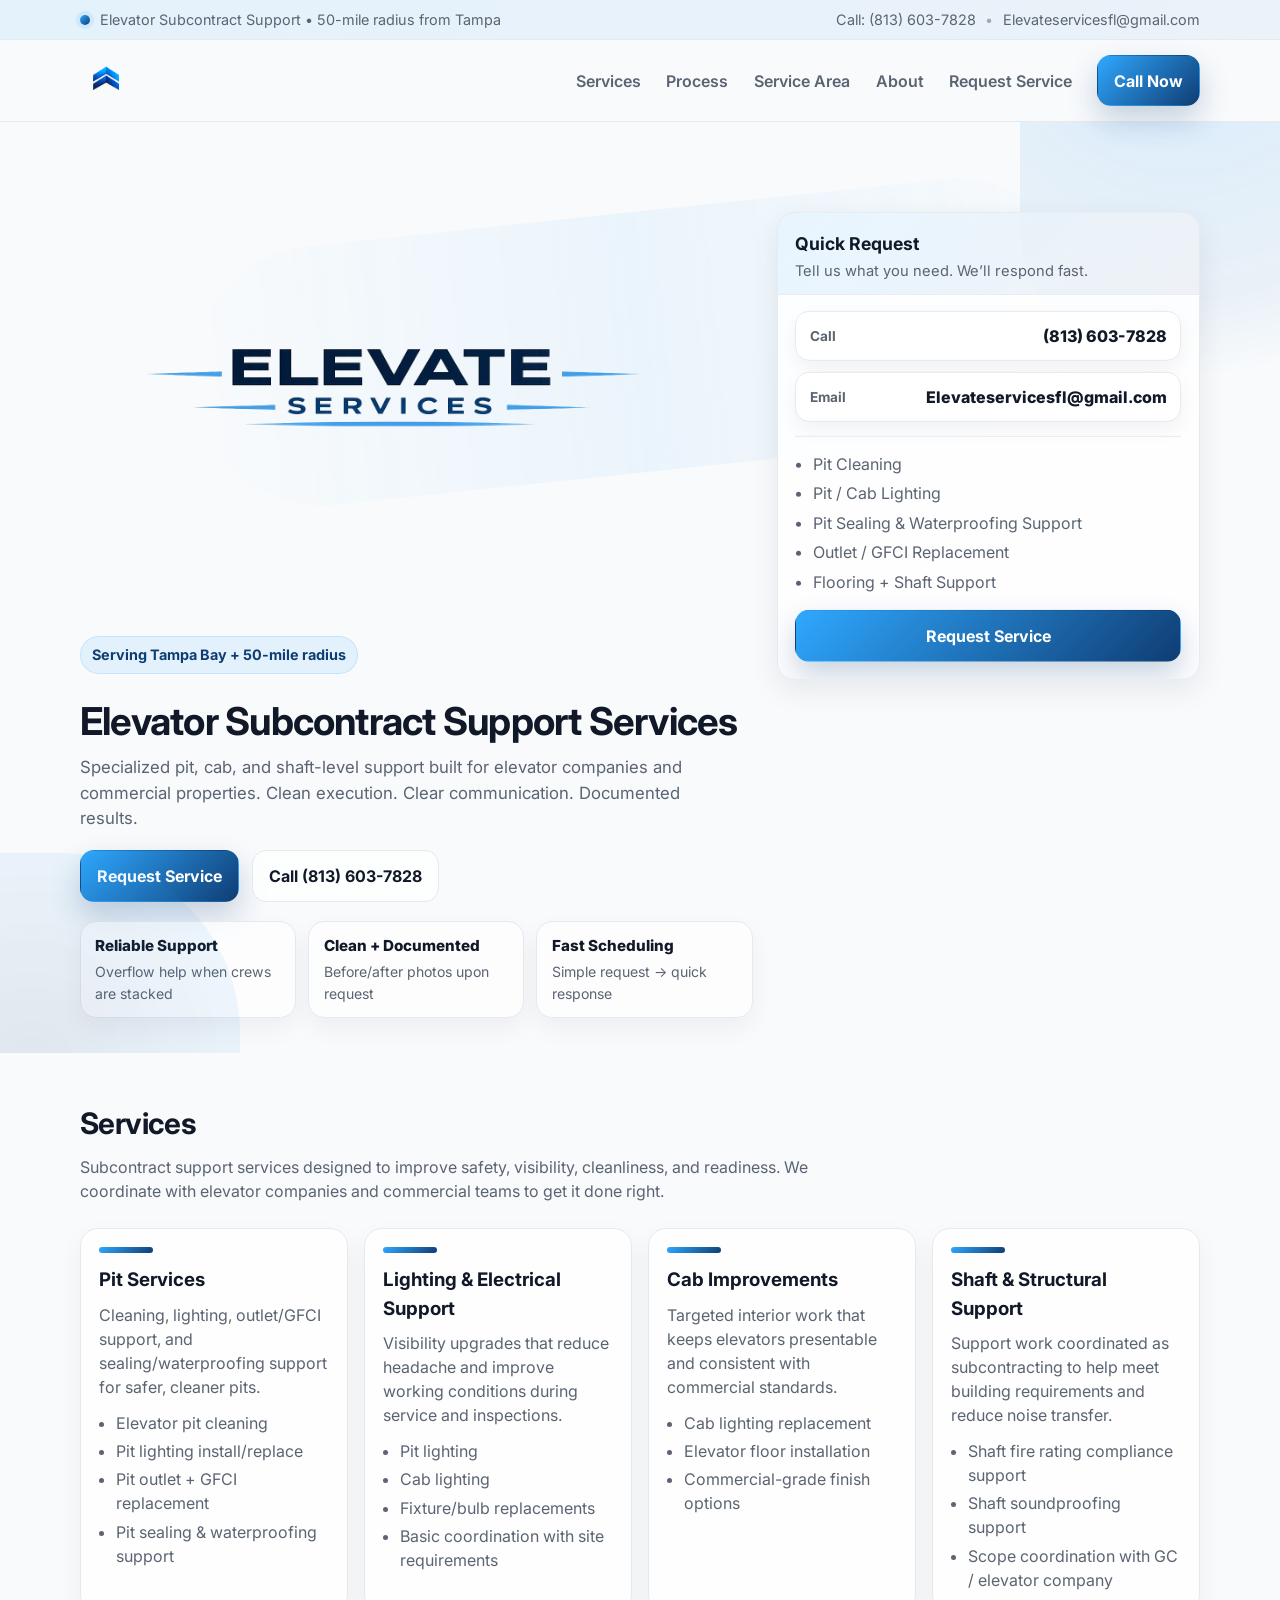
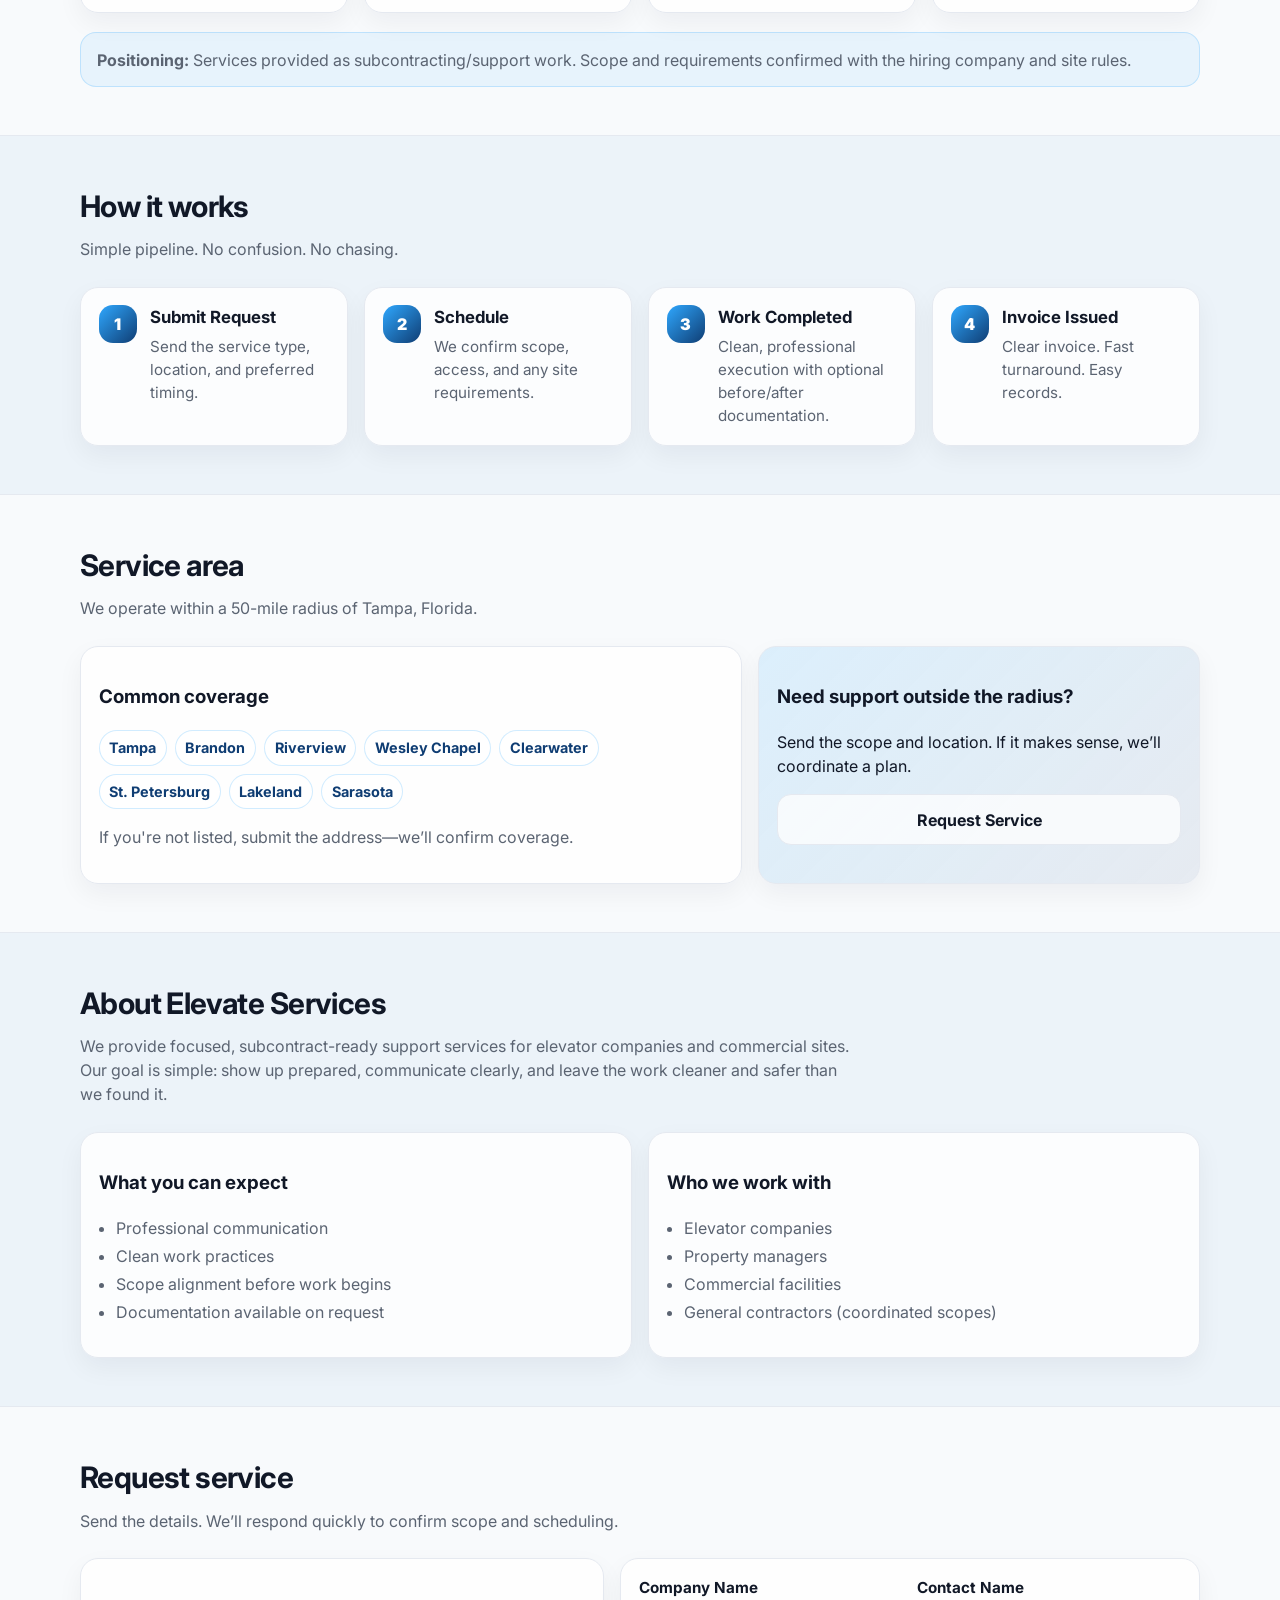
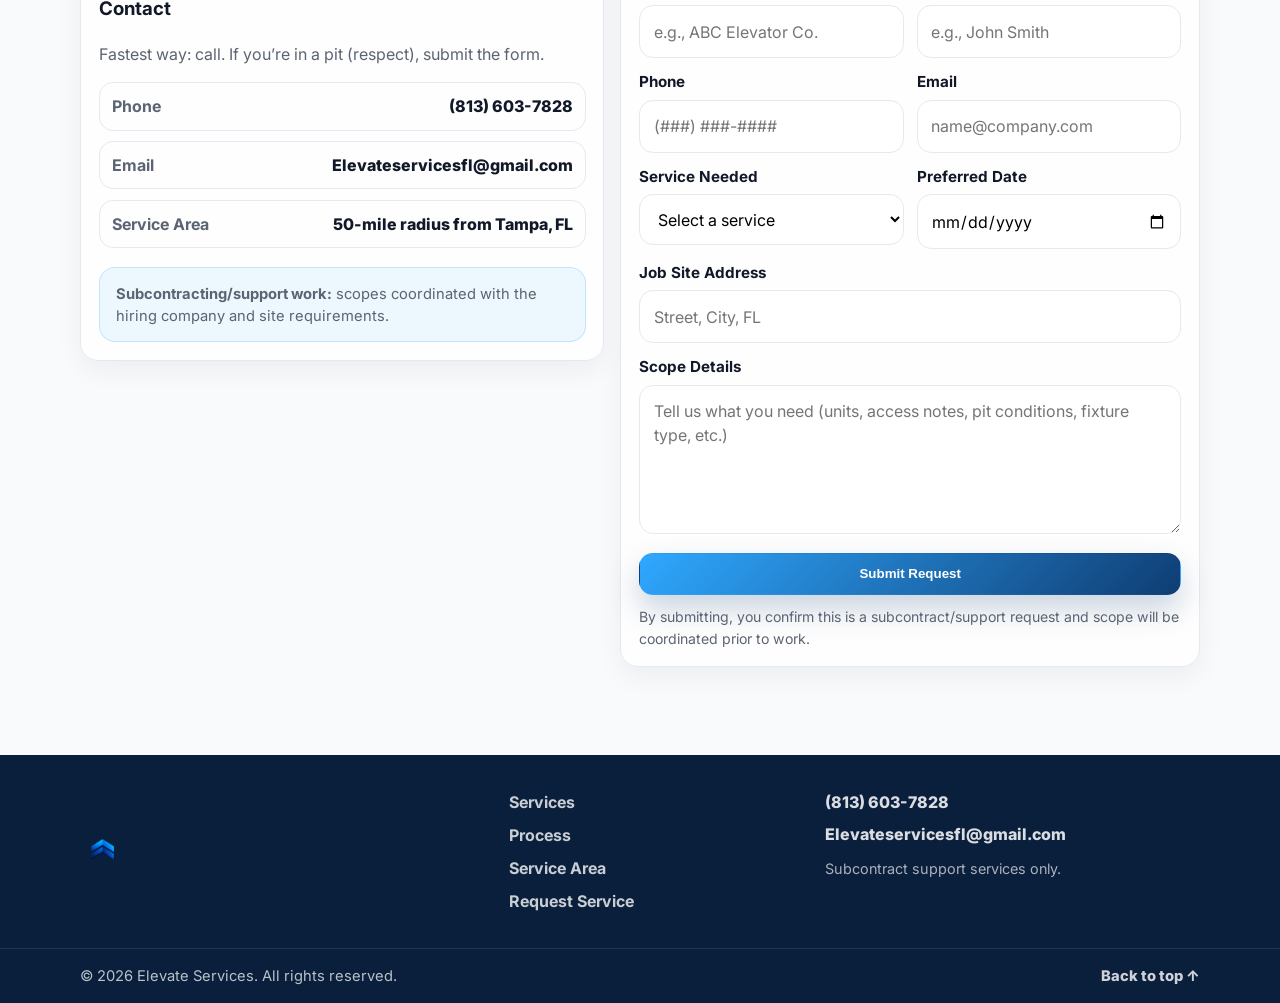
==== commit 294c72e5: "Update index.html" ====
--- a/index.html
+++ b/index.html
@@ -72,6 +72,11 @@
 
       <div class="container hero__inner">
         <div class="hero__content">
+          
+          <div class="hero__intro-logo">
+            <img src="./header-logo.png" alt="Elevate Services" />
+          </div>
+          
           <p class="pill">Serving Tampa Bay + 50-mile radius</p>
           <h1>Elevator Subcontract Support Services</h1>
           <p class="hero__sub">
--- a/styles.css
+++ b/styles.css
@@ -80,6 +80,16 @@
   display:flex;
   align-items:center;
   gap:.75rem;
+}
+.brand__logo{
+  height: 52px;
+  width: auto;
+  max-width: 220px;
+  object-fit: contain;
+  display: block;
+}
+.footer__logo{
+  height: 45px;
 }
 .brand__mark{
   width:42px; height:42px; border-radius:14px;
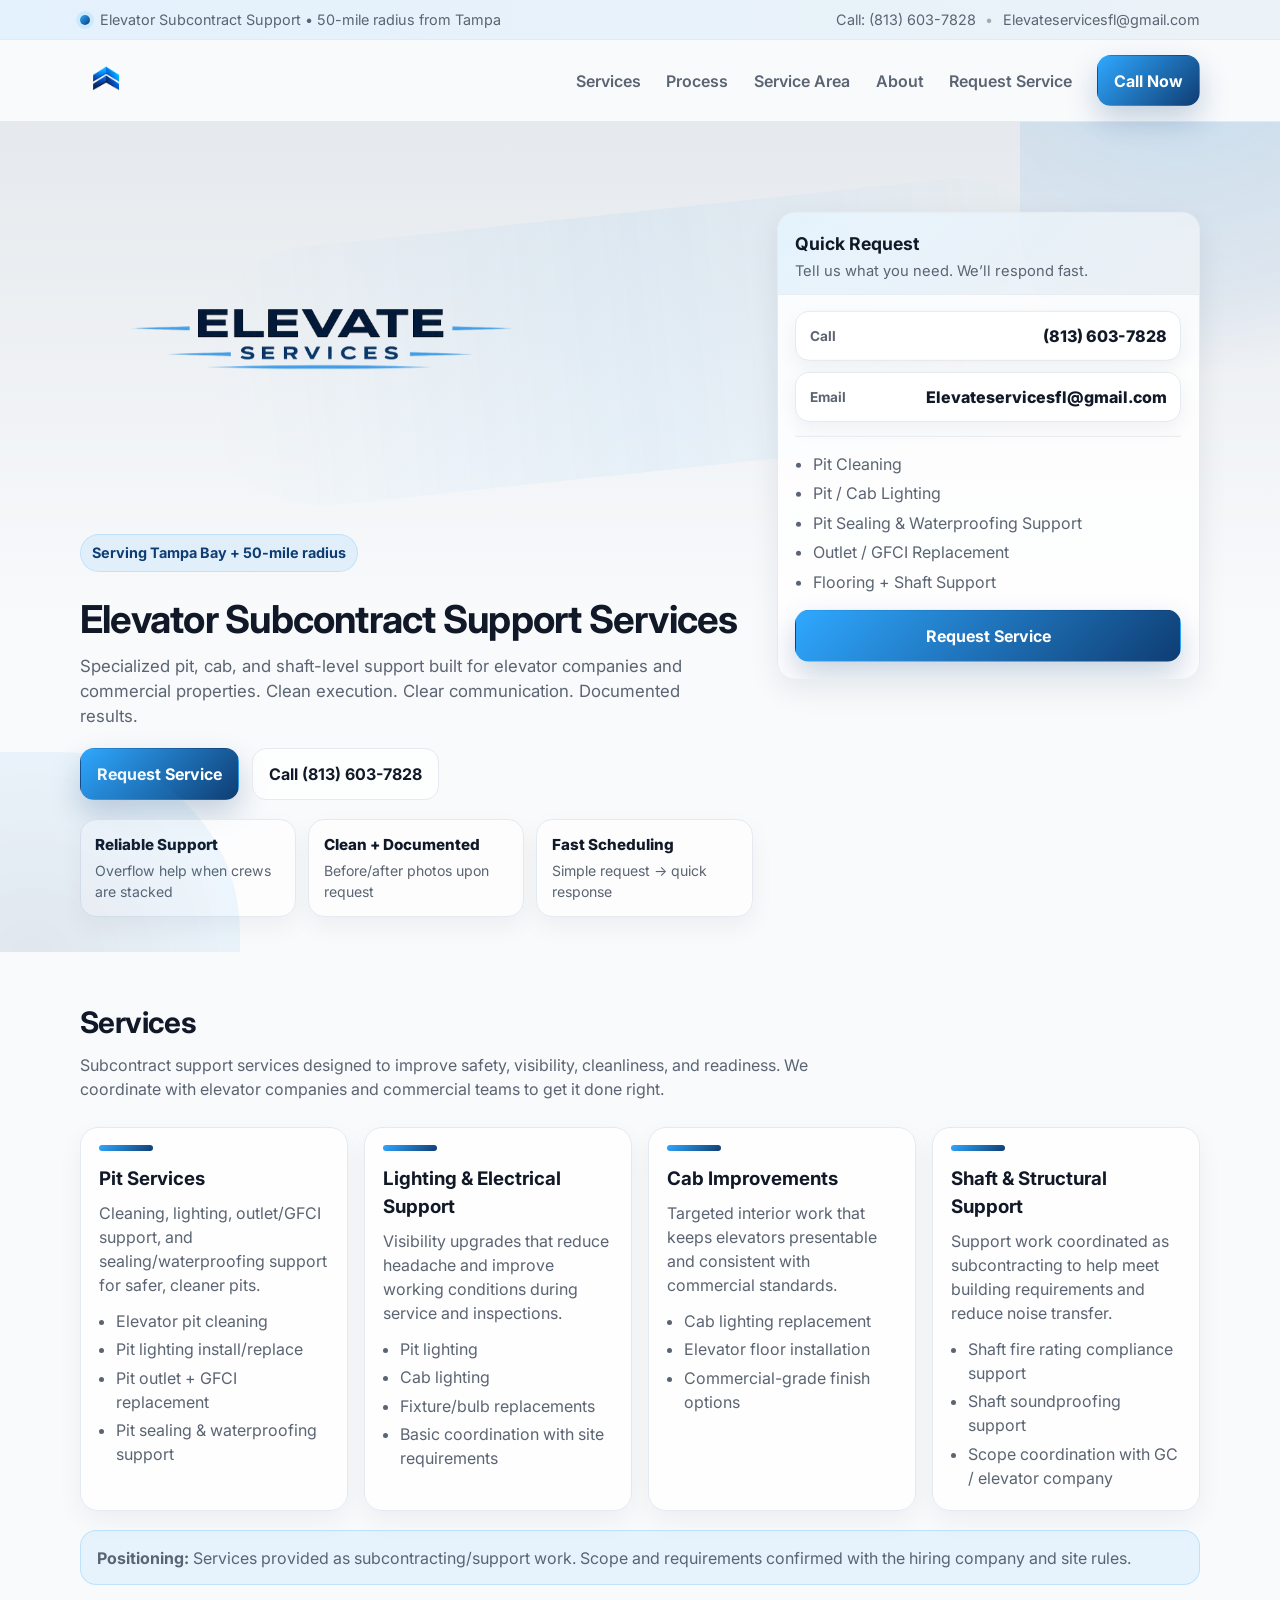
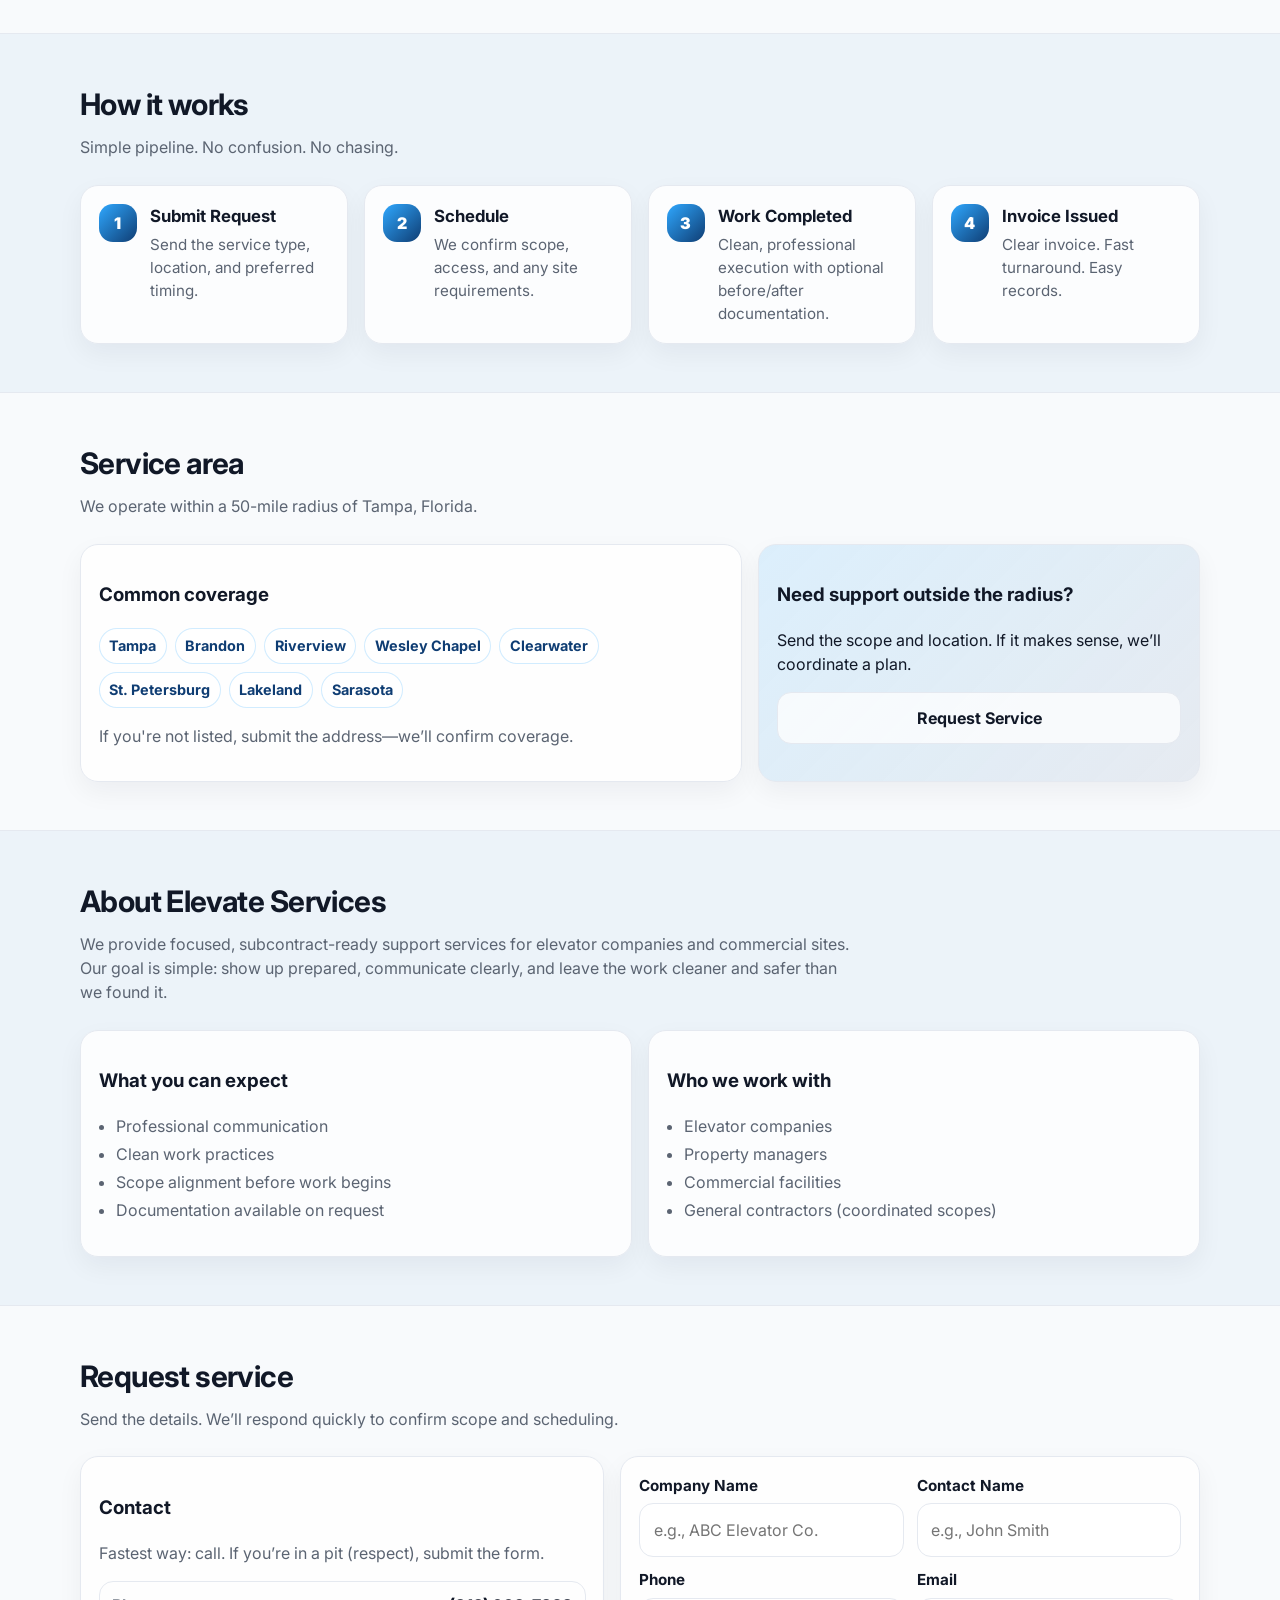
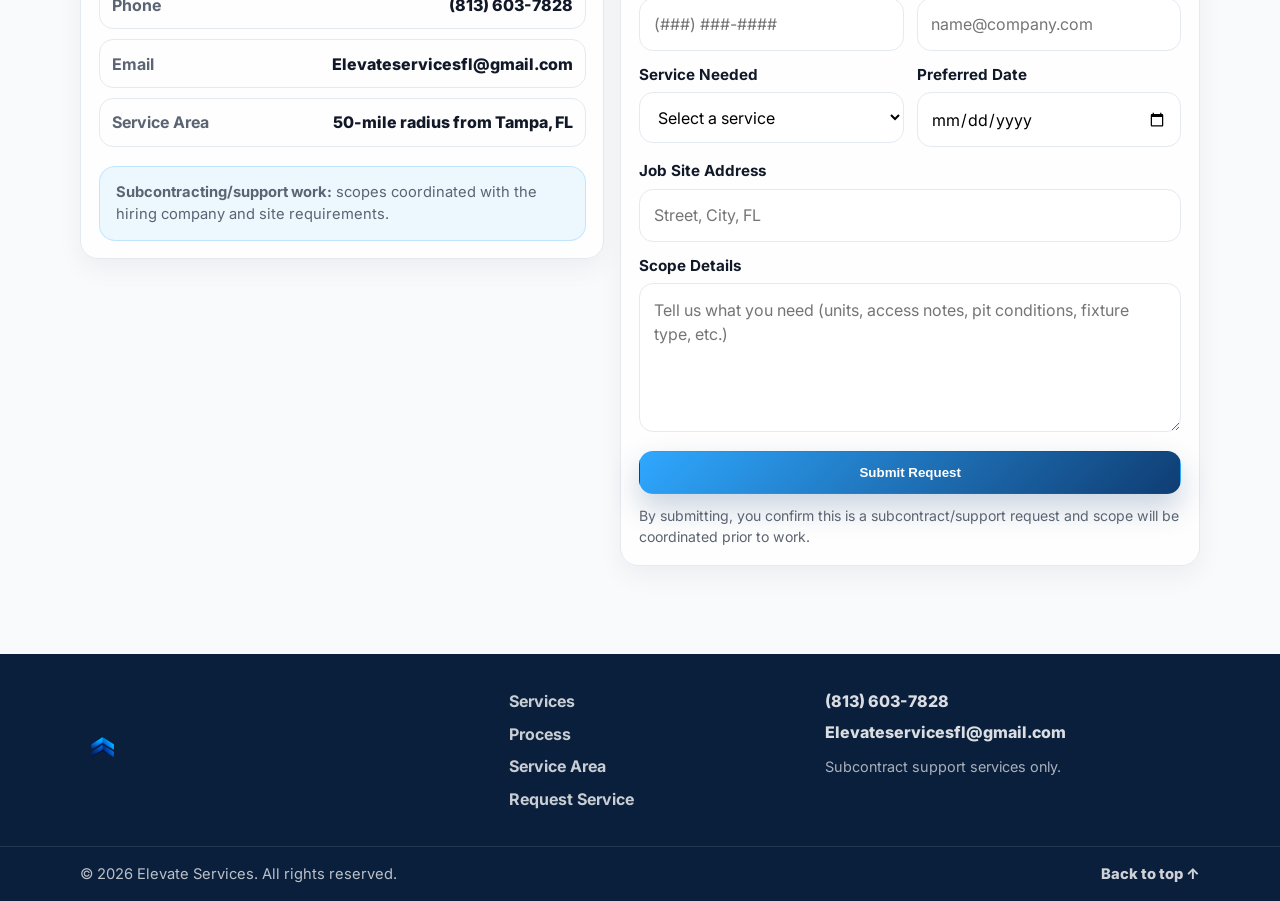
==== commit dd996547: "Update index.html" ====
--- a/index.html
+++ b/index.html
@@ -17,6 +17,7 @@
   <link href="https://fonts.googleapis.com/css2?family=Inter:wght@400;500;600;700;800&display=swap" rel="stylesheet">
 
   <link rel="stylesheet" href="styles.css" />
+  <link rel="icon" type="image/png" href="./favicon.png">
 </head>
 
 <body>
--- a/styles.css
+++ b/styles.css
@@ -173,6 +173,35 @@
   position:relative;
   overflow:hidden;
 }
+
+/* ===== Animated Intro Logo ===== */
+.hero__intro-logo img{
+  width: 100%;
+  max-width: 520px;
+  height: auto;
+  object-fit: contain;
+
+  opacity: 0;
+  transform: translateY(25px) scale(.96);
+  animation: logoReveal 1s ease-out .4s forwards;
+}
+
+@keyframes logoReveal{
+  0%{
+    opacity: 0;
+    transform: translateY(25px) scale(.96);
+  }
+  60%{
+    opacity: 1;
+    transform: translateY(-4px) scale(1.01);
+  }
+  100%{
+    opacity: 1;
+    transform: translateY(0) scale(1);
+  }
+}
+/* ================================= */
+
 .hero__inner{
   display:grid;
   grid-template-columns: 1.35fr .85fr;
@@ -181,6 +210,13 @@
   align-items:start;
 }
 .hero__bg{ position:absolute; inset:0; pointer-events:none; }
+.hero{
+  background: linear-gradient(
+    to bottom,
+    rgba(10,31,60,.08),
+    transparent 60%
+  );
+}
 .hero__shape{
   position:absolute;
   filter: blur(0px);
@@ -297,6 +333,17 @@
 .section{
   padding: 3rem 0;
 }
+  .section{
+  opacity:0;
+  transform:translateY(20px);
+  transition:all .6s ease;
+}
+
+.section.visible{
+  opacity:1;
+  transform:translateY(0);
+}
+
 .section--alt{
   background: rgba(30,115,190,.05);
   border-top:1px solid var(--border);
